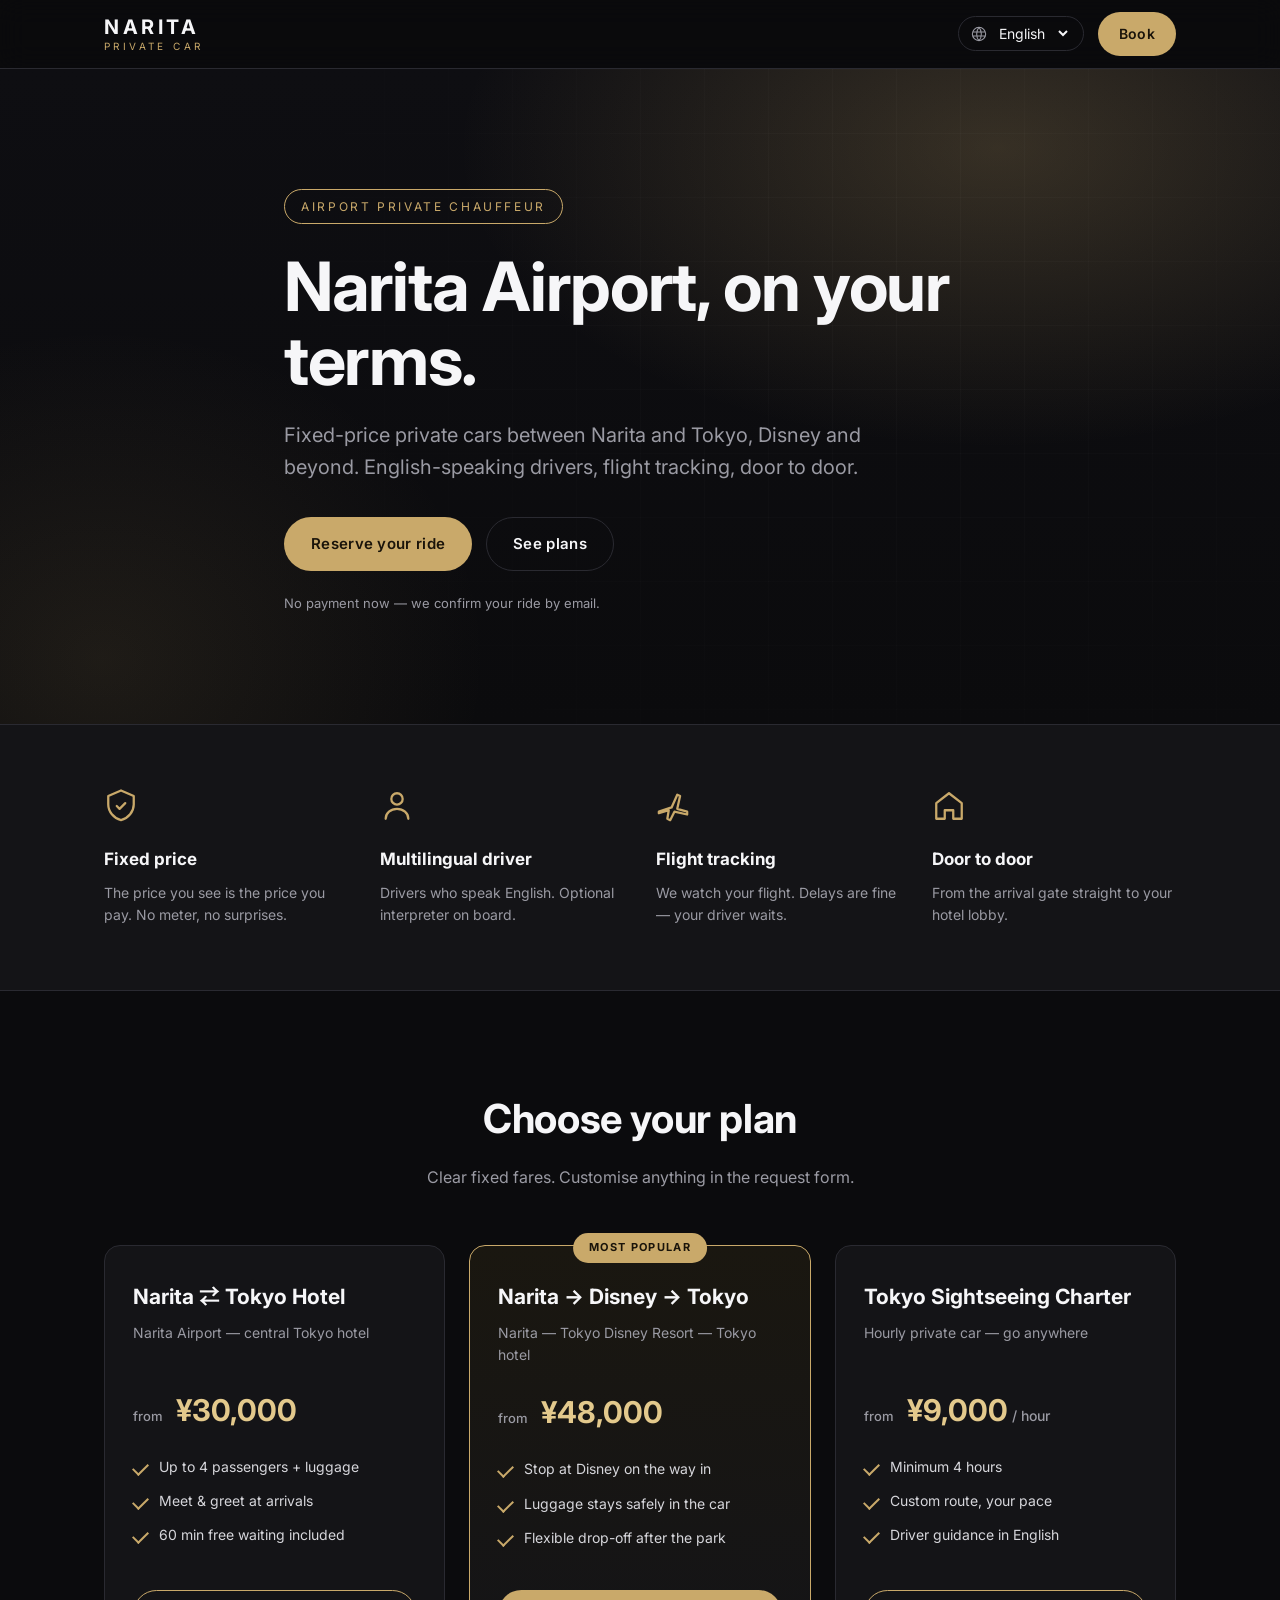
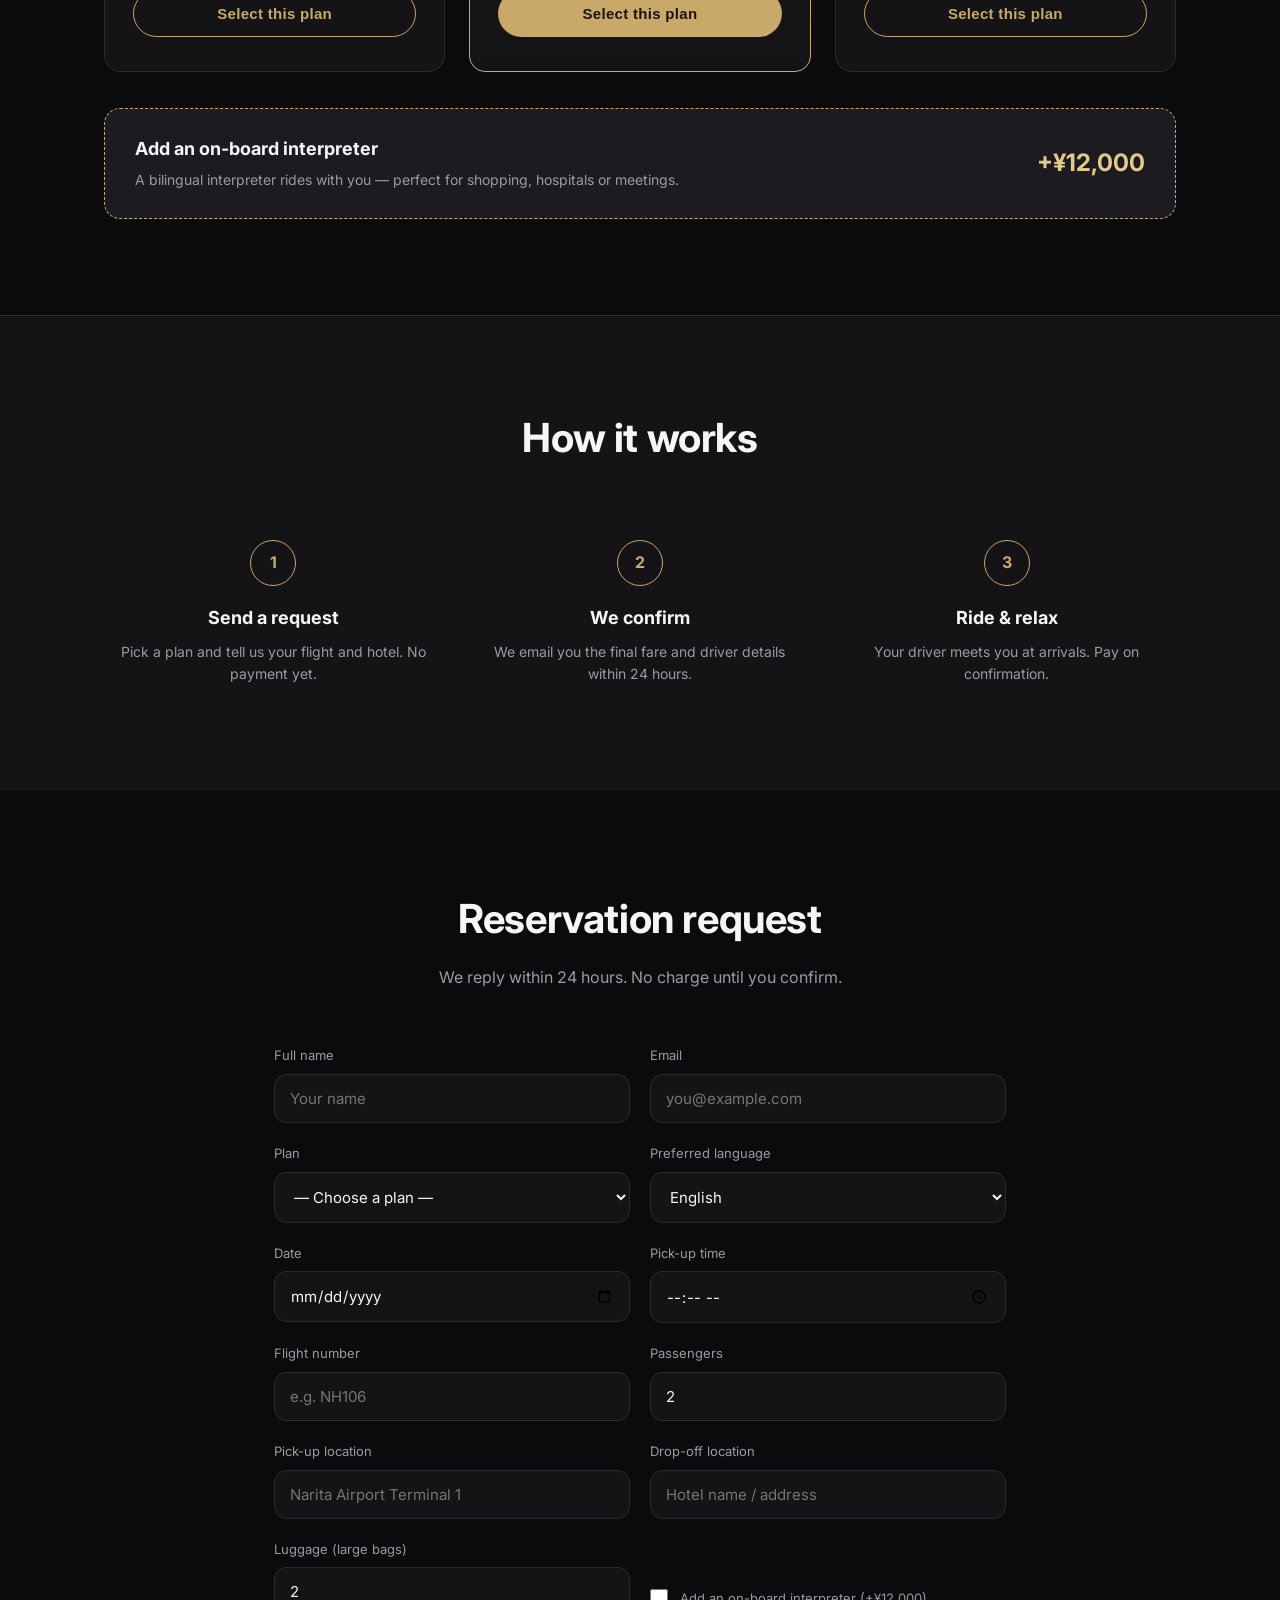
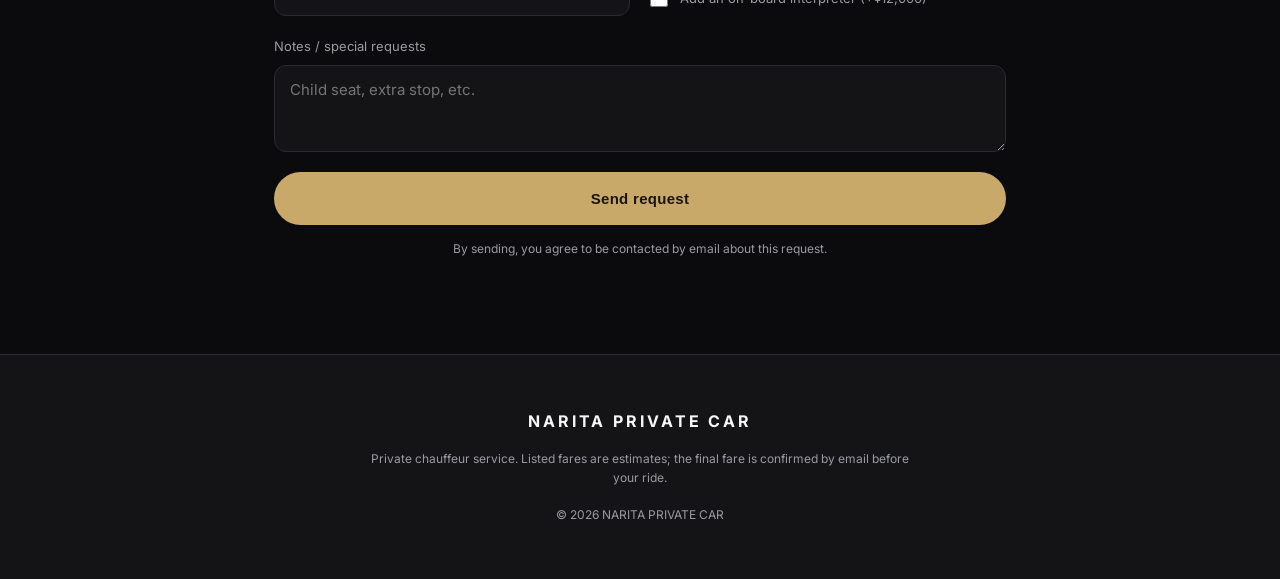
==== index.html @ ea56bd57 "MVP: 多言語予約サイト初版（復元ポイント）" ====
<!DOCTYPE html>
<html lang="en">
<head>
<meta charset="UTF-8">
<meta name="viewport" content="width=device-width, initial-scale=1">
<title data-i18n="meta.title">Narita Private Car — Airport Chauffeur</title>
<meta name="description" data-i18n-meta="meta.desc" content="Private airport chauffeur from Narita. Fixed-price rides to Tokyo, Disney and more. Multilingual drivers.">
<link rel="preconnect" href="https://fonts.googleapis.com">
<link rel="preconnect" href="https://fonts.gstatic.com" crossorigin>
<link href="https://fonts.googleapis.com/css2?family=Inter:wght@400;500;600;700&family=Noto+Sans+JP:wght@400;500;700&display=swap" rel="stylesheet">
<link rel="stylesheet" href="css/style.css">
</head>
<body>

<!-- ===== ヘッダー（ブランド＋言語切替＋予約ボタン） ===== -->
<header class="site-header" id="siteHeader">
  <div class="wrap header-inner">
    <a href="#top" class="brand">
      <span class="brand-mark">NARITA</span>
      <span class="brand-sub" data-i18n="brand.tag">PRIVATE&nbsp;CAR</span>
    </a>
    <div class="header-right">
      <div class="lang-select">
        <svg viewBox="0 0 24 24" class="ic" aria-hidden="true"><path d="M12 2a10 10 0 100 20 10 10 0 000-20zm0 0c2.5 2.5 3.5 6 3.5 10S14.5 19.5 12 22M12 2C9.5 4.5 8.5 8 8.5 12S9.5 19.5 12 22M2.5 9h19M2.5 15h19"/></svg>
        <select id="langSelect" aria-label="Language">
          <option value="en">English</option>
          <option value="zh-CN">简体中文</option>
          <option value="zh-TW">繁體中文</option>
          <option value="ko">한국어</option>
          <option value="ja">日本語</option>
        </select>
      </div>
      <a href="#book" class="btn btn-gold btn-sm" data-i18n="nav.book">Book</a>
    </div>
  </div>
</header>

<!-- ===== ヒーロー ===== -->
<section class="hero" id="top">
  <div class="hero-bg" aria-hidden="true"></div>
  <div class="wrap hero-inner">
    <span class="badge" data-i18n="hero.badge">Airport Private Chauffeur</span>
    <h1 class="hero-title" data-i18n="hero.title">Narita Airport, on your terms.</h1>
    <p class="hero-sub" data-i18n="hero.sub">Fixed-price private cars between Narita and Tokyo, Disney and beyond. English-speaking drivers, flight tracking, door to door.</p>
    <div class="hero-cta">
      <a href="#book" class="btn btn-gold" data-i18n="hero.cta">Reserve your ride</a>
      <a href="#plans" class="btn btn-ghost" data-i18n="hero.plans">See plans</a>
    </div>
    <p class="hero-note" data-i18n="hero.note">No payment now — we confirm your ride by email.</p>
  </div>
</section>

<!-- ===== 安心ポイント ===== -->
<section class="trust">
  <div class="wrap trust-grid">
    <div class="trust-item">
      <svg viewBox="0 0 24 24" class="ic-lg"><path d="M12 1l9 4v6c0 5-3.8 9.7-9 11-5.2-1.3-9-6-9-11V5l9-4z"/><path d="M9 12l2 2 4-4"/></svg>
      <h3 data-i18n="trust.fixed">Fixed price</h3>
      <p data-i18n="trust.fixedD">The price you see is the price you pay. No meter, no surprises.</p>
    </div>
    <div class="trust-item">
      <svg viewBox="0 0 24 24" class="ic-lg"><path d="M12 3a4 4 0 110 8 4 4 0 010-8z"/><path d="M4 21c0-4 3.6-7 8-7s8 3 8 7"/></svg>
      <h3 data-i18n="trust.lang">Multilingual driver</h3>
      <p data-i18n="trust.langD">Drivers who speak English. Optional interpreter on board.</p>
    </div>
    <div class="trust-item">
      <svg viewBox="0 0 24 24" class="ic-lg"><path d="M2 16l9-3 4-9 2 1-2 9 7 2v2l-9-2-3 6-2-1 1-6-7 2z"/></svg>
      <h3 data-i18n="trust.flight">Flight tracking</h3>
      <p data-i18n="trust.flightD">We watch your flight. Delays are fine — your driver waits.</p>
    </div>
    <div class="trust-item">
      <svg viewBox="0 0 24 24" class="ic-lg"><path d="M3 21V10l9-7 9 7v11h-6v-6H9v6z"/></svg>
      <h3 data-i18n="trust.door">Door to door</h3>
      <p data-i18n="trust.doorD">From the arrival gate straight to your hotel lobby.</p>
    </div>
  </div>
</section>

<!-- ===== プラン ===== -->
<section class="plans" id="plans">
  <div class="wrap">
    <header class="sec-head">
      <h2 data-i18n="plans.title">Choose your plan</h2>
      <p data-i18n="plans.sub">Clear fixed fares. Customise anything in the request form.</p>
    </header>

    <div class="plan-grid">
      <!-- プラン1 -->
      <article class="plan-card">
        <h3 class="plan-name" data-i18n="plan1.name">Narita ⇄ Tokyo Hotel</h3>
        <p class="plan-route" data-i18n="plan1.route">Narita Airport — central Tokyo hotel</p>
        <div class="plan-price"><span class="from" data-i18n="plan.from">from</span> ¥30,000</div>
        <ul class="plan-feat">
          <li data-i18n="plan1.f1">Up to 4 passengers + luggage</li>
          <li data-i18n="plan1.f2">Meet & greet at arrivals</li>
          <li data-i18n="plan1.f3">60 min free waiting included</li>
        </ul>
        <button class="btn btn-outline plan-pick" data-plan="narita-tokyo" data-i18n="plan.select">Select this plan</button>
      </article>

      <!-- プラン2（人気） -->
      <article class="plan-card featured">
        <span class="ribbon" data-i18n="plan.popular">Most popular</span>
        <h3 class="plan-name" data-i18n="plan2.name">Narita → Disney → Tokyo</h3>
        <p class="plan-route" data-i18n="plan2.route">Narita — Tokyo Disney Resort — Tokyo hotel</p>
        <div class="plan-price"><span class="from" data-i18n="plan.from">from</span> ¥48,000</div>
        <ul class="plan-feat">
          <li data-i18n="plan2.f1">Stop at Disney on the way in</li>
          <li data-i18n="plan2.f2">Luggage stays safely in the car</li>
          <li data-i18n="plan2.f3">Flexible drop-off after the park</li>
        </ul>
        <button class="btn btn-gold plan-pick" data-plan="narita-disney-tokyo" data-i18n="plan.select">Select this plan</button>
      </article>

      <!-- プラン3 -->
      <article class="plan-card">
        <h3 class="plan-name" data-i18n="plan3.name">Tokyo Sightseeing Charter</h3>
        <p class="plan-route" data-i18n="plan3.route">Hourly private car — go anywhere</p>
        <div class="plan-price"><span class="from" data-i18n="plan.from">from</span> ¥9,000<span class="per" data-i18n="plan.perHour"> / hour</span></div>
        <ul class="plan-feat">
          <li data-i18n="plan3.f1">Minimum 4 hours</li>
          <li data-i18n="plan3.f2">Custom route, your pace</li>
          <li data-i18n="plan3.f3">Driver guidance in English</li>
        </ul>
        <button class="btn btn-outline plan-pick" data-plan="tokyo-charter" data-i18n="plan.select">Select this plan</button>
      </article>
    </div>

    <!-- 通訳オプション帯 -->
    <div class="addon">
      <div class="addon-text">
        <h3 data-i18n="addon.title">Add an on-board interpreter</h3>
        <p data-i18n="addon.desc">A bilingual interpreter rides with you — perfect for shopping, hospitals or meetings.</p>
      </div>
      <div class="addon-price">+¥12,000</div>
    </div>
  </div>
</section>

<!-- ===== 利用の流れ ===== -->
<section class="howit">
  <div class="wrap">
    <header class="sec-head">
      <h2 data-i18n="how.title">How it works</h2>
    </header>
    <div class="step-grid">
      <div class="step"><span class="step-no">1</span><h3 data-i18n="how.s1t">Send a request</h3><p data-i18n="how.s1d">Pick a plan and tell us your flight and hotel. No payment yet.</p></div>
      <div class="step"><span class="step-no">2</span><h3 data-i18n="how.s2t">We confirm</h3><p data-i18n="how.s2d">We email you the final fare and driver details within 24 hours.</p></div>
      <div class="step"><span class="step-no">3</span><h3 data-i18n="how.s3t">Ride & relax</h3><p data-i18n="how.s3d">Your driver meets you at arrivals. Pay on confirmation.</p></div>
    </div>
  </div>
</section>

<!-- ===== 予約リクエストフォーム ===== -->
<section class="book" id="book">
  <div class="wrap book-inner">
    <header class="sec-head">
      <h2 data-i18n="form.title">Reservation request</h2>
      <p data-i18n="form.sub">We reply within 24 hours. No charge until you confirm.</p>
    </header>

    <form id="bookingForm" class="form-grid" novalidate>
      <div class="field">
        <label data-i18n="form.name">Full name</label>
        <input type="text" name="name" data-i18n-ph="ph.name" placeholder="Your name" required>
      </div>
      <div class="field">
        <label data-i18n="form.email">Email</label>
        <input type="email" name="email" data-i18n-ph="ph.email" placeholder="you@example.com" required>
      </div>

      <div class="field">
        <label data-i18n="form.plan">Plan</label>
        <select name="plan" required>
          <option value="" data-i18n="opt.choose">— Choose a plan —</option>
          <option value="narita-tokyo" data-i18n="plan1.name">Narita ⇄ Tokyo Hotel</option>
          <option value="narita-disney-tokyo" data-i18n="plan2.name">Narita → Disney → Tokyo</option>
          <option value="tokyo-charter" data-i18n="plan3.name">Tokyo Sightseeing Charter</option>
        </select>
      </div>
      <div class="field">
        <label data-i18n="form.lang">Preferred language</label>
        <select name="language">
          <option value="English">English</option>
          <option value="简体中文">简体中文</option>
          <option value="繁體中文">繁體中文</option>
          <option value="한국어">한국어</option>
          <option value="日本語">日本語</option>
        </select>
      </div>

      <div class="field">
        <label data-i18n="form.date">Date</label>
        <input type="date" name="date" required>
      </div>
      <div class="field">
        <label data-i18n="form.time">Pick-up time</label>
        <input type="time" name="time" required>
      </div>

      <div class="field">
        <label data-i18n="form.flight">Flight number</label>
        <input type="text" name="flight" data-i18n-ph="ph.flight" placeholder="e.g. NH106">
      </div>
      <div class="field">
        <label data-i18n="form.pax">Passengers</label>
        <input type="number" name="pax" min="1" max="9" value="2" required>
      </div>

      <div class="field">
        <label data-i18n="form.pickup">Pick-up location</label>
        <input type="text" name="pickup" data-i18n-ph="ph.pickup" placeholder="Narita Airport Terminal 1">
      </div>
      <div class="field">
        <label data-i18n="form.dropoff">Drop-off location</label>
        <input type="text" name="dropoff" data-i18n-ph="ph.dropoff" placeholder="Hotel name / address">
      </div>

      <div class="field">
        <label data-i18n="form.luggage">Luggage (large bags)</label>
        <input type="number" name="luggage" min="0" max="20" value="2">
      </div>
      <div class="field check-field">
        <label class="check">
          <input type="checkbox" name="interpreter" value="Yes">
          <span data-i18n="form.interpreter">Add an on-board interpreter (+¥12,000)</span>
        </label>
      </div>

      <div class="field field-full">
        <label data-i18n="form.notes">Notes / special requests</label>
        <textarea name="notes" rows="3" data-i18n-ph="ph.notes" placeholder="Child seat, extra stop, etc."></textarea>
      </div>

      <div class="field field-full">
        <button type="submit" class="btn btn-gold btn-block" id="submitBtn" data-i18n="form.submit">Send request</button>
        <p class="form-privacy" data-i18n="form.privacy">By sending, you agree to be contacted by email about this request.</p>
      </div>
    </form>
  </div>
</section>

<!-- ===== フッター ===== -->
<footer class="site-footer">
  <div class="wrap">
    <p class="foot-brand">NARITA PRIVATE CAR</p>
    <p class="foot-legal" data-i18n="footer.legal">Private chauffeur service. Listed fares are estimates; the final fare is confirmed by email before your ride.</p>
    <p class="foot-rights">© 2026 NARITA PRIVATE CAR</p>
  </div>
</footer>

<!-- 送信完了モーダル -->
<div class="modal" id="thanksModal" hidden>
  <div class="modal-box">
    <svg viewBox="0 0 24 24" class="ic-check"><circle cx="12" cy="12" r="11"/><path d="M7 12l3.5 3.5L17 9"/></svg>
    <h3 data-i18n="thx.title">Request received</h3>
    <p data-i18n="thx.body">Thank you. We will email you the confirmed fare and driver details within 24 hours.</p>
    <button class="btn btn-gold" id="thanksClose" data-i18n="thx.close">Close</button>
  </div>
</div>

<!-- Googleフォーム送信用の隠しiframe（ページ遷移を防ぐ） -->
<iframe name="gform_target" id="gform_target" style="display:none" title="hidden"></iframe>

<script src="js/translations.js"></script>
<script src="js/i18n.js"></script>
<script src="js/booking.js"></script>
</body>
</html>
---- css/style.css ----
/* =========================================================
   NARITA PRIVATE CAR — GO風プレミアム・ダークデザイン
   素のCSSのみ（ビルド不要）。色やサイズはここを編集すれば変わります。
   ========================================================= */

:root{
  --bg:#0b0b0d;
  --surface:#141417;
  --surface-2:#1b1b20;
  --line:#2a2a31;
  --text:#f6f6f8;
  --muted:#9a9aa3;
  --gold:#c9a96a;
  --gold-bright:#e3c98c;
  --radius:16px;
  --maxw:1120px;
  --font:'Inter','Noto Sans JP',system-ui,-apple-system,'Segoe UI',sans-serif;
}

*{box-sizing:border-box;margin:0;padding:0}
html{scroll-behavior:smooth}
body{
  background:var(--bg);
  color:var(--text);
  font-family:var(--font);
  line-height:1.6;
  -webkit-font-smoothing:antialiased;
}
img{max-width:100%;display:block}
a{color:inherit;text-decoration:none}
.wrap{max-width:var(--maxw);margin:0 auto;padding:0 24px}

/* ---------- ボタン ---------- */
.btn{
  display:inline-flex;align-items:center;justify-content:center;
  font-weight:600;font-size:15px;letter-spacing:.02em;
  padding:14px 26px;border-radius:999px;border:1px solid transparent;
  cursor:pointer;transition:transform .15s ease,background .2s ease,opacity .2s ease;
}
.btn:hover{transform:translateY(-2px)}
.btn-gold{background:var(--gold);color:#1a140a}
.btn-gold:hover{background:var(--gold-bright)}
.btn-ghost{background:transparent;border-color:var(--line);color:var(--text)}
.btn-ghost:hover{border-color:var(--gold)}
.btn-outline{background:transparent;border-color:var(--gold);color:var(--gold)}
.btn-outline:hover{background:var(--gold);color:#1a140a}
.btn-sm{padding:10px 20px;font-size:14px}
.btn-block{width:100%;padding:17px}

/* ---------- ヘッダー ---------- */
.site-header{
  position:sticky;top:0;z-index:50;
  background:rgba(11,11,13,.72);backdrop-filter:blur(14px);
  border-bottom:1px solid var(--line);
}
.header-inner{display:flex;align-items:center;justify-content:space-between;height:68px}
.brand{display:flex;flex-direction:column;line-height:1}
.brand-mark{font-weight:700;font-size:20px;letter-spacing:.18em}
.brand-sub{font-size:10px;letter-spacing:.34em;color:var(--gold);margin-top:4px}
.header-right{display:flex;align-items:center;gap:14px}
.lang-select{display:flex;align-items:center;gap:8px;border:1px solid var(--line);border-radius:999px;padding:7px 12px}
.lang-select .ic{width:16px;height:16px;stroke:var(--muted);fill:none;stroke-width:1.6}
#langSelect{
  background:transparent;border:0;color:var(--text);font-family:var(--font);
  font-size:14px;cursor:pointer;outline:none;
}
#langSelect option{background:var(--surface);color:var(--text)}

/* ---------- ヒーロー ---------- */
.hero{position:relative;overflow:hidden;padding:120px 0 110px}
.hero-bg{
  position:absolute;inset:0;z-index:0;
  background:
    radial-gradient(900px 500px at 78% 12%,rgba(201,169,106,.22),transparent 60%),
    radial-gradient(700px 600px at 8% 90%,rgba(201,169,106,.10),transparent 55%),
    linear-gradient(180deg,#0e0e12 0%,#0b0b0d 100%);
}
.hero-bg::after{
  content:"";position:absolute;inset:0;
  background-image:linear-gradient(rgba(255,255,255,.025) 1px,transparent 1px),
                   linear-gradient(90deg,rgba(255,255,255,.025) 1px,transparent 1px);
  background-size:64px 64px;mask-image:radial-gradient(circle at 70% 30%,#000,transparent 75%);
}
.hero-inner{position:relative;z-index:1;max-width:760px}
.badge{
  display:inline-block;font-size:12px;letter-spacing:.22em;text-transform:uppercase;
  color:var(--gold);border:1px solid var(--gold);border-radius:999px;padding:7px 16px;margin-bottom:26px;
}
.hero-title{font-size:clamp(38px,6vw,68px);line-height:1.08;font-weight:700;letter-spacing:-.02em}
.hero-sub{font-size:clamp(16px,2vw,20px);color:var(--muted);margin:22px 0 34px;max-width:580px}
.hero-cta{display:flex;gap:14px;flex-wrap:wrap}
.hero-note{margin-top:22px;font-size:13px;color:var(--muted)}

/* ---------- 共通セクション見出し ---------- */
.sec-head{text-align:center;max-width:620px;margin:0 auto 54px}
.sec-head h2{font-size:clamp(28px,4vw,40px);font-weight:700;letter-spacing:-.01em}
.sec-head p{color:var(--muted);margin-top:14px}

/* ---------- 安心ポイント ---------- */
.trust{border-top:1px solid var(--line);border-bottom:1px solid var(--line);background:var(--surface);padding:64px 0}
.trust-grid{display:grid;grid-template-columns:repeat(4,1fr);gap:32px}
.trust-item .ic-lg{width:34px;height:34px;stroke:var(--gold);fill:none;stroke-width:1.6;stroke-linecap:round;stroke-linejoin:round;margin-bottom:16px}
.trust-item h3{font-size:17px;margin-bottom:8px}
.trust-item p{font-size:14px;color:var(--muted)}

/* ---------- プラン ---------- */
.plans{padding:96px 0}
.plan-grid{display:grid;grid-template-columns:repeat(3,1fr);gap:24px}
.plan-card{
  position:relative;background:var(--surface);border:1px solid var(--line);
  border-radius:var(--radius);padding:34px 28px;display:flex;flex-direction:column;
  transition:transform .2s ease,border-color .2s ease;
}
.plan-card:hover{transform:translateY(-6px);border-color:var(--gold)}
.plan-card.featured{border-color:var(--gold);background:linear-gradient(180deg,#1a1710,var(--surface))}
.ribbon{
  position:absolute;top:-13px;left:50%;transform:translateX(-50%);
  background:var(--gold);color:#1a140a;font-size:11px;font-weight:700;
  letter-spacing:.12em;text-transform:uppercase;padding:6px 16px;border-radius:999px;white-space:nowrap;
}
.plan-name{font-size:21px;font-weight:700}
.plan-route{font-size:14px;color:var(--muted);margin:8px 0 22px;min-height:42px}
.plan-price{font-size:30px;font-weight:700;color:var(--gold-bright);margin-bottom:22px}
.plan-price .from{font-size:13px;color:var(--muted);font-weight:500;margin-right:6px}
.plan-price .per{font-size:14px;color:var(--muted);font-weight:500}
.plan-feat{list-style:none;margin-bottom:28px;flex:1}
.plan-feat li{position:relative;padding-left:26px;font-size:14px;color:#d6d6db;margin-bottom:12px}
.plan-feat li::before{
  content:"";position:absolute;left:0;top:7px;width:13px;height:7px;
  border-left:2px solid var(--gold);border-bottom:2px solid var(--gold);transform:rotate(-45deg);
}

/* 通訳オプション帯 */
.addon{
  margin-top:36px;display:flex;align-items:center;justify-content:space-between;gap:24px;
  background:var(--surface-2);border:1px dashed var(--gold);border-radius:var(--radius);padding:26px 30px;
}
.addon-text h3{font-size:18px}
.addon-text p{font-size:14px;color:var(--muted);margin-top:6px}
.addon-price{font-size:24px;font-weight:700;color:var(--gold-bright);white-space:nowrap}

/* ---------- 利用の流れ ---------- */
.howit{background:var(--surface);border-top:1px solid var(--line);padding:90px 0}
.step-grid{display:grid;grid-template-columns:repeat(3,1fr);gap:28px}
.step{text-align:center;padding:16px}
.step-no{
  display:inline-flex;align-items:center;justify-content:center;width:46px;height:46px;
  border:1px solid var(--gold);color:var(--gold);border-radius:50%;font-weight:700;margin-bottom:18px;
}
.step h3{font-size:18px;margin-bottom:8px}
.step p{font-size:14px;color:var(--muted)}

/* ---------- 予約フォーム ---------- */
.book{padding:96px 0}
.book-inner{max-width:780px;margin:0 auto}
.form-grid{display:grid;grid-template-columns:1fr 1fr;gap:20px}
.field{display:flex;flex-direction:column}
.field-full{grid-column:1/-1}
.field label{font-size:13px;color:var(--muted);margin-bottom:8px}
.field input,.field select,.field textarea{
  background:var(--surface);border:1px solid var(--line);border-radius:12px;
  color:var(--text);font-family:var(--font);font-size:15px;padding:14px 15px;outline:none;
  transition:border-color .15s ease;width:100%;
}
.field input:focus,.field select:focus,.field textarea:focus{border-color:var(--gold)}
.field input.invalid,.field select.invalid{border-color:#e2675f}
.field select option{background:var(--surface)}
.check-field{justify-content:flex-end}
.check{flex-direction:row;display:flex;align-items:center;gap:12px;font-size:14px;color:#d6d6db;cursor:pointer}
.check input{width:18px;height:18px;accent-color:var(--gold)}
.form-privacy{font-size:12px;color:var(--muted);text-align:center;margin-top:14px}

/* ---------- フッター ---------- */
.site-footer{border-top:1px solid var(--line);background:var(--surface);padding:54px 0;text-align:center}
.foot-brand{font-weight:700;letter-spacing:.18em}
.foot-legal{font-size:12px;color:var(--muted);max-width:560px;margin:14px auto 0}
.foot-rights{font-size:12px;color:var(--muted);margin-top:18px}

/* ---------- 送信完了モーダル ---------- */
.modal{position:fixed;inset:0;z-index:100;display:flex;align-items:center;justify-content:center;
  background:rgba(0,0,0,.72);backdrop-filter:blur(4px);padding:24px}
.modal[hidden]{display:none}
.modal-box{
  background:var(--surface);border:1px solid var(--gold);border-radius:20px;
  padding:46px 38px;max-width:420px;text-align:center;animation:pop .25s ease;
}
@keyframes pop{from{transform:scale(.92);opacity:0}to{transform:scale(1);opacity:1}}
.ic-check{width:58px;height:58px;stroke:var(--gold);fill:none;stroke-width:1.8;stroke-linecap:round;stroke-linejoin:round;margin-bottom:20px}
.modal-box h3{font-size:22px;margin-bottom:12px}
.modal-box p{color:var(--muted);font-size:15px;margin-bottom:26px}

/* ---------- レスポンシブ（スマホ） ---------- */
@media(max-width:900px){
  .trust-grid{grid-template-columns:1fr 1fr}
  .plan-grid{grid-template-columns:1fr;max-width:420px;margin:0 auto}
  .step-grid{grid-template-columns:1fr}
}
@media(max-width:620px){
  .hero{padding:84px 0 76px}
  .trust-grid{grid-template-columns:1fr}
  .form-grid{grid-template-columns:1fr}
  .addon{flex-direction:column;align-items:flex-start}
  .brand-sub{letter-spacing:.28em}
  .header-right{gap:8px}
  .wrap{padding:0 18px}
}
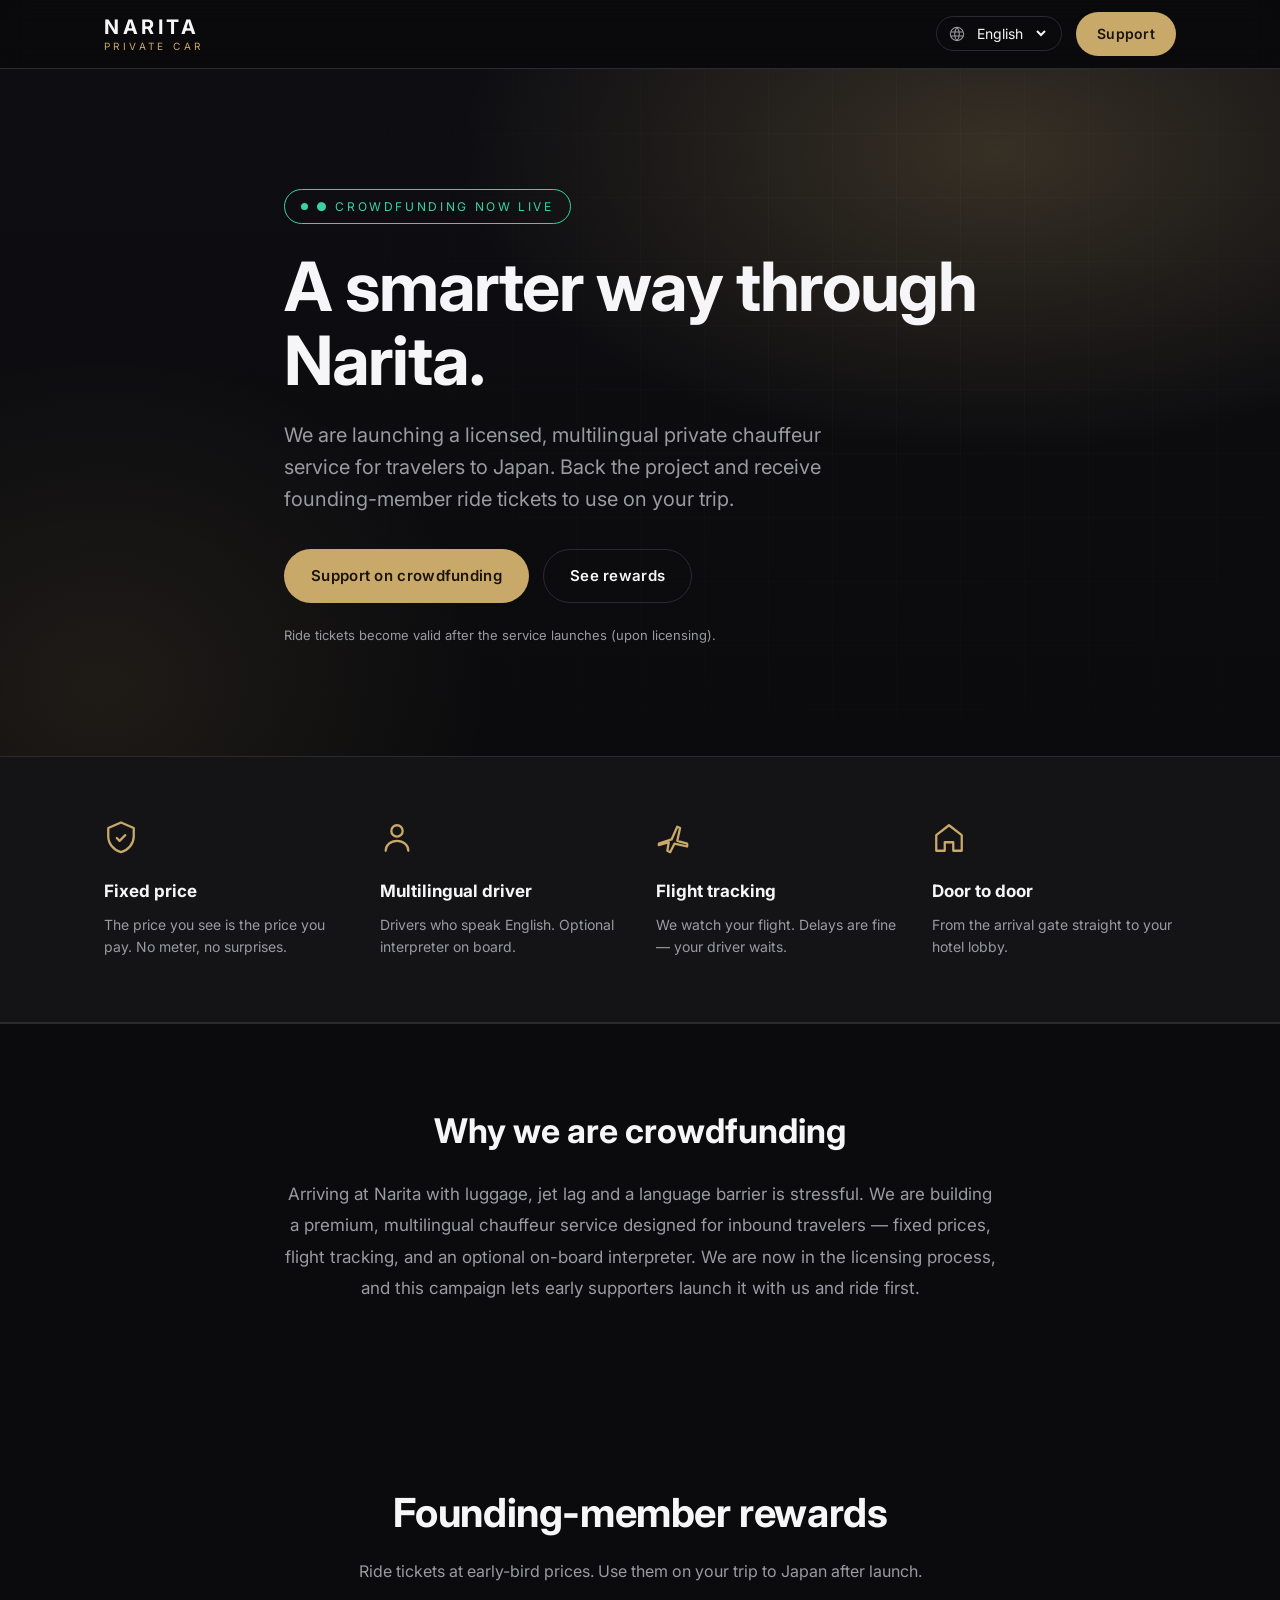
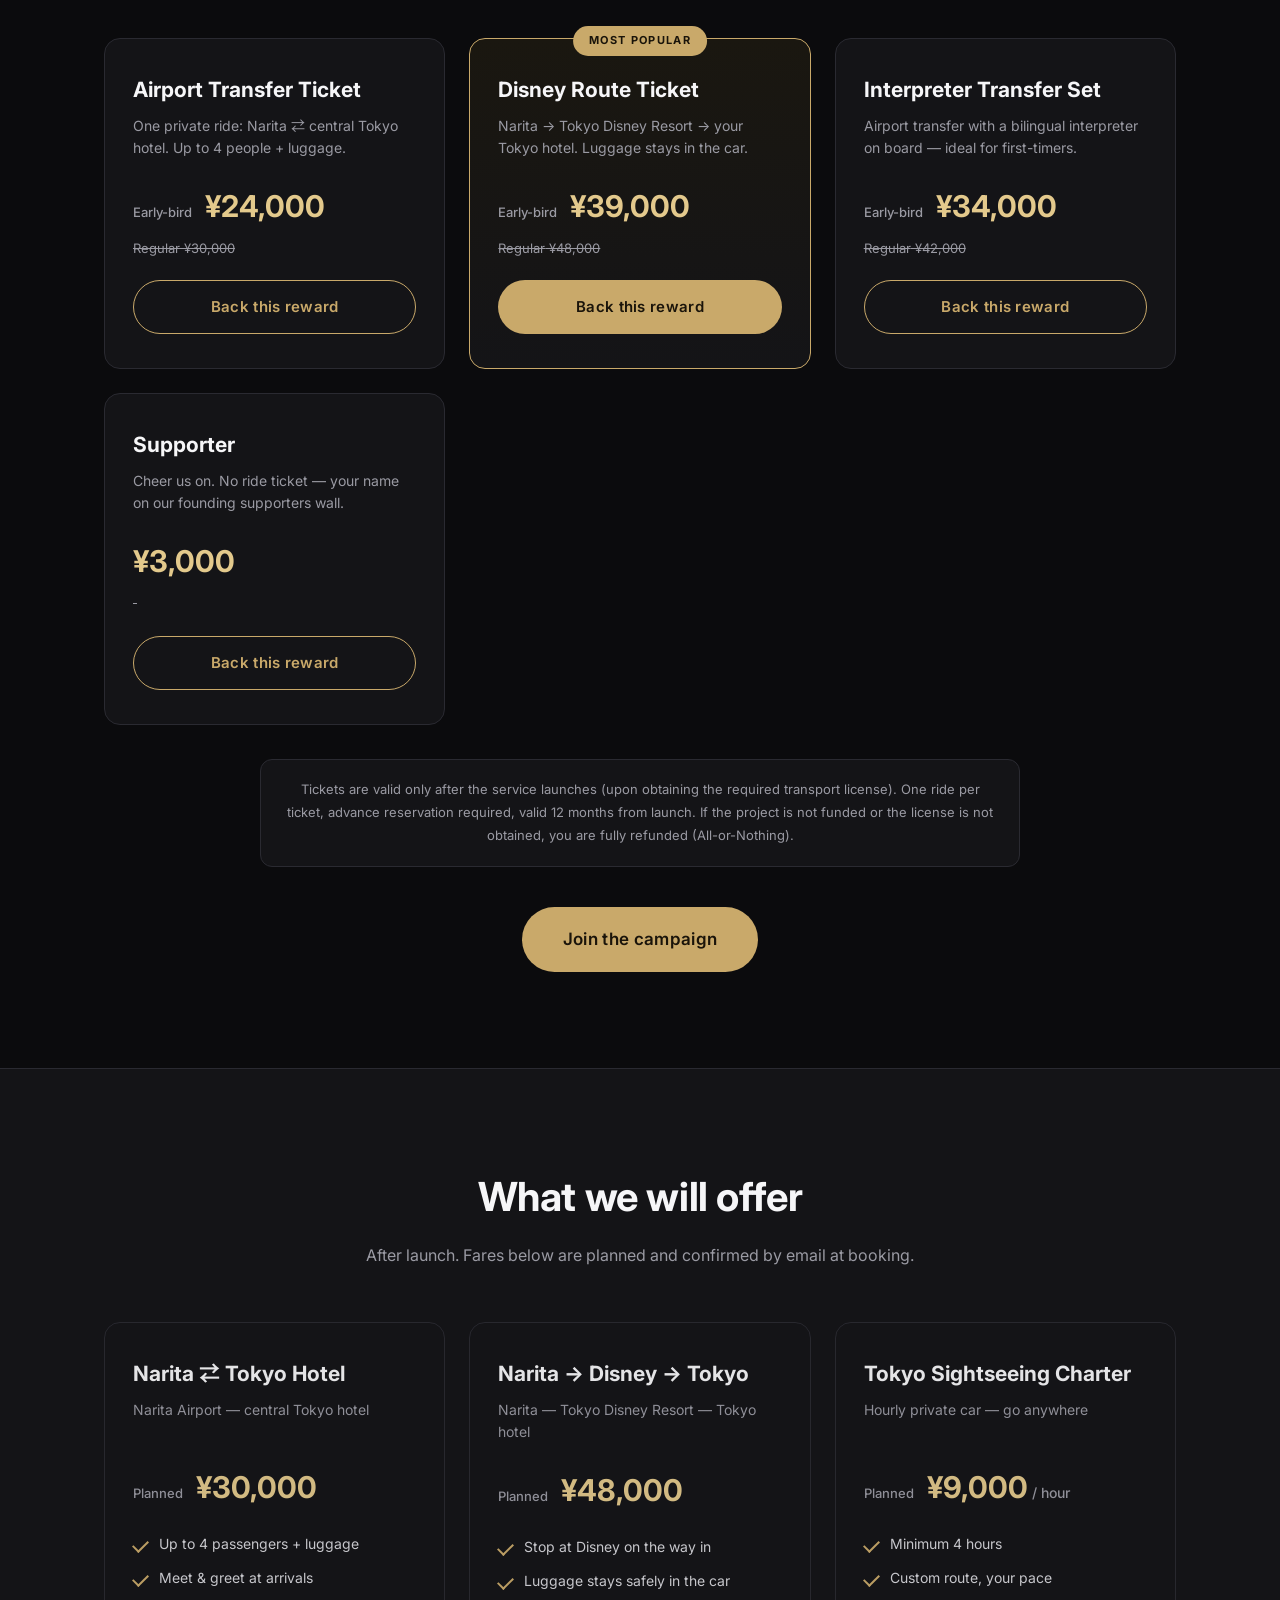
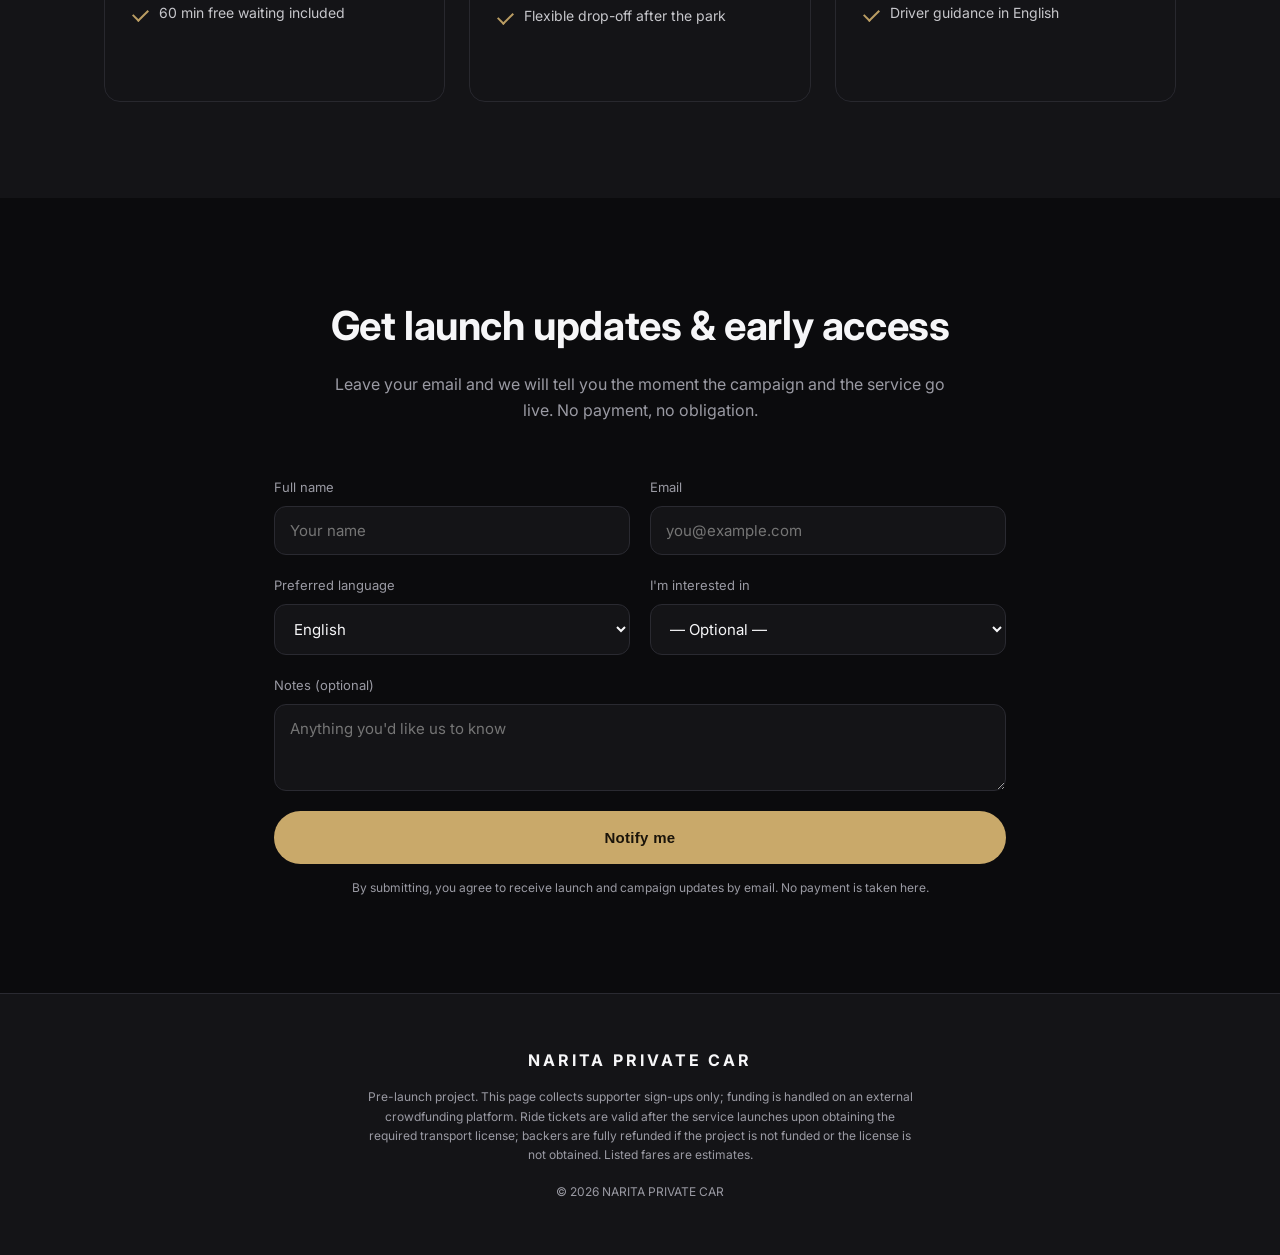
==== commit f3072a9c: "クラウドファンディングLPに改修（5言語・応援登録・返礼チケット・法的注記）" ====
--- a/index.html
+++ b/index.html
@@ -3,8 +3,8 @@
 <head>
 <meta charset="UTF-8">
 <meta name="viewport" content="width=device-width, initial-scale=1">
-<title data-i18n="meta.title">Narita Private Car — Airport Chauffeur</title>
-<meta name="description" data-i18n-meta="meta.desc" content="Private airport chauffeur from Narita. Fixed-price rides to Tokyo, Disney and more. Multilingual drivers.">
+<title data-i18n="meta.title">Narita Private Car — Crowdfunding</title>
+<meta name="description" data-i18n-meta="meta.desc" content="Help launch a multilingual private chauffeur service at Narita. Back us and get founding-member ride tickets to use on your trip to Japan.">
 <link rel="preconnect" href="https://fonts.googleapis.com">
 <link rel="preconnect" href="https://fonts.gstatic.com" crossorigin>
 <link href="https://fonts.googleapis.com/css2?family=Inter:wght@400;500;600;700&family=Noto+Sans+JP:wght@400;500;700&display=swap" rel="stylesheet">
@@ -12,7 +12,7 @@
 </head>
 <body>
 
-<!-- ===== ヘッダー（ブランド＋言語切替＋予約ボタン） ===== -->
+<!-- ===== ヘッダー ===== -->
 <header class="site-header" id="siteHeader">
   <div class="wrap header-inner">
     <a href="#top" class="brand">
@@ -30,7 +30,7 @@
           <option value="ja">日本語</option>
         </select>
       </div>
-      <a href="#book" class="btn btn-gold btn-sm" data-i18n="nav.book">Book</a>
+      <a href="#rewards" class="btn btn-gold btn-sm cf-link" data-i18n="nav.support">Support</a>
     </div>
   </div>
 </header>
@@ -39,18 +39,18 @@
 <section class="hero" id="top">
   <div class="hero-bg" aria-hidden="true"></div>
   <div class="wrap hero-inner">
-    <span class="badge" data-i18n="hero.badge">Airport Private Chauffeur</span>
-    <h1 class="hero-title" data-i18n="hero.title">Narita Airport, on your terms.</h1>
-    <p class="hero-sub" data-i18n="hero.sub">Fixed-price private cars between Narita and Tokyo, Disney and beyond. English-speaking drivers, flight tracking, door to door.</p>
+    <span class="badge badge-live" data-i18n="hero.badge">● Crowdfunding now live</span>
+    <h1 class="hero-title" data-i18n="hero.title">A smarter way through Narita.</h1>
+    <p class="hero-sub" data-i18n="hero.sub">We are launching a licensed, multilingual private chauffeur service for travelers to Japan. Back the project and receive founding-member ride tickets to use on your trip.</p>
     <div class="hero-cta">
-      <a href="#book" class="btn btn-gold" data-i18n="hero.cta">Reserve your ride</a>
-      <a href="#plans" class="btn btn-ghost" data-i18n="hero.plans">See plans</a>
-    </div>
-    <p class="hero-note" data-i18n="hero.note">No payment now — we confirm your ride by email.</p>
-  </div>
-</section>
-
-<!-- ===== 安心ポイント ===== -->
+      <a href="#rewards" class="btn btn-gold cf-link" data-i18n="hero.cta">Support on crowdfunding</a>
+      <a href="#rewards" class="btn btn-ghost" data-i18n="hero.rewards">See rewards</a>
+    </div>
+    <p class="hero-note" data-i18n="hero.note">Ride tickets become valid after the service launches (upon licensing).</p>
+  </div>
+</section>
+
+<!-- ===== ビジョン（将来のサービス） ===== -->
 <section class="trust">
   <div class="wrap trust-grid">
     <div class="trust-item">
@@ -76,87 +76,113 @@
   </div>
 </section>
 
-<!-- ===== プラン ===== -->
-<section class="plans" id="plans">
+<!-- ===== ストーリー ===== -->
+<section class="story">
+  <div class="wrap story-inner">
+    <h2 data-i18n="story.title">Why we are crowdfunding</h2>
+    <p data-i18n="story.body">Arriving at Narita with luggage, jet lag and a language barrier is stressful. We are building a premium, multilingual chauffeur service designed for inbound travelers — fixed prices, flight tracking, and an optional on-board interpreter. We are now in the licensing process, and this campaign lets early supporters launch it with us and ride first.</p>
+  </div>
+</section>
+
+<!-- ===== 返礼品（リワード） ===== -->
+<section class="plans" id="rewards">
   <div class="wrap">
     <header class="sec-head">
-      <h2 data-i18n="plans.title">Choose your plan</h2>
-      <p data-i18n="plans.sub">Clear fixed fares. Customise anything in the request form.</p>
+      <h2 data-i18n="rw.title">Founding-member rewards</h2>
+      <p data-i18n="rw.sub">Ride tickets at early-bird prices. Use them on your trip to Japan after launch.</p>
     </header>
 
     <div class="plan-grid">
-      <!-- プラン1 -->
+      <article class="plan-card">
+        <h3 class="plan-name" data-i18n="rw1.name">Airport Transfer Ticket</h3>
+        <p class="plan-route" data-i18n="rw1.desc">One private ride: Narita ⇄ central Tokyo hotel. Up to 4 people + luggage.</p>
+        <div class="plan-price"><span class="from" data-i18n="rw.early">Early-bird</span> ¥24,000</div>
+        <p class="plan-reg"><span data-i18n="rw.reg">Regular</span> ¥30,000</p>
+        <a href="#rewards" class="btn btn-outline cf-link" data-i18n="rw.back">Back this reward</a>
+      </article>
+
+      <article class="plan-card featured">
+        <span class="ribbon" data-i18n="rw.popular">Most popular</span>
+        <h3 class="plan-name" data-i18n="rw2.name">Disney Route Ticket</h3>
+        <p class="plan-route" data-i18n="rw2.desc">Narita → Tokyo Disney Resort → your Tokyo hotel. Luggage stays in the car.</p>
+        <div class="plan-price"><span class="from" data-i18n="rw.early">Early-bird</span> ¥39,000</div>
+        <p class="plan-reg"><span data-i18n="rw.reg">Regular</span> ¥48,000</p>
+        <a href="#rewards" class="btn btn-gold cf-link" data-i18n="rw.back">Back this reward</a>
+      </article>
+
+      <article class="plan-card">
+        <h3 class="plan-name" data-i18n="rw3.name">Interpreter Transfer Set</h3>
+        <p class="plan-route" data-i18n="rw3.desc">Airport transfer with a bilingual interpreter on board — ideal for first-timers.</p>
+        <div class="plan-price"><span class="from" data-i18n="rw.early">Early-bird</span> ¥34,000</div>
+        <p class="plan-reg"><span data-i18n="rw.reg">Regular</span> ¥42,000</p>
+        <a href="#rewards" class="btn btn-outline cf-link" data-i18n="rw.back">Back this reward</a>
+      </article>
+
+      <article class="plan-card">
+        <h3 class="plan-name" data-i18n="rw4.name">Supporter</h3>
+        <p class="plan-route" data-i18n="rw4.desc">Cheer us on. No ride ticket — your name on our founding supporters wall.</p>
+        <div class="plan-price">¥3,000</div>
+        <p class="plan-reg">&nbsp;</p>
+        <a href="#rewards" class="btn btn-outline cf-link" data-i18n="rw.back">Back this reward</a>
+      </article>
+    </div>
+
+    <p class="rw-note" data-i18n="rw.note">Tickets are valid only after the service launches (upon obtaining the required transport license). One ride per ticket, advance reservation required, valid 12 months from launch. If the project is not funded or the license is not obtained, you are fully refunded (All-or-Nothing).</p>
+
+    <div class="cf-banner">
+      <a href="#rewards" class="btn btn-gold btn-lg cf-link" data-i18n="cf.cta">Join the campaign</a>
+    </div>
+  </div>
+</section>
+
+<!-- ===== サービス内容（開業後） ===== -->
+<section class="plans alt" id="service">
+  <div class="wrap">
+    <header class="sec-head">
+      <h2 data-i18n="svc.title">What we will offer</h2>
+      <p data-i18n="svc.sub">After launch. Fares below are planned and confirmed by email at booking.</p>
+    </header>
+    <div class="plan-grid">
       <article class="plan-card">
         <h3 class="plan-name" data-i18n="plan1.name">Narita ⇄ Tokyo Hotel</h3>
         <p class="plan-route" data-i18n="plan1.route">Narita Airport — central Tokyo hotel</p>
-        <div class="plan-price"><span class="from" data-i18n="plan.from">from</span> ¥30,000</div>
+        <div class="plan-price"><span class="from" data-i18n="svc.planned">Planned</span> ¥30,000</div>
         <ul class="plan-feat">
           <li data-i18n="plan1.f1">Up to 4 passengers + luggage</li>
           <li data-i18n="plan1.f2">Meet & greet at arrivals</li>
           <li data-i18n="plan1.f3">60 min free waiting included</li>
         </ul>
-        <button class="btn btn-outline plan-pick" data-plan="narita-tokyo" data-i18n="plan.select">Select this plan</button>
-      </article>
-
-      <!-- プラン2（人気） -->
-      <article class="plan-card featured">
-        <span class="ribbon" data-i18n="plan.popular">Most popular</span>
+      </article>
+      <article class="plan-card">
         <h3 class="plan-name" data-i18n="plan2.name">Narita → Disney → Tokyo</h3>
         <p class="plan-route" data-i18n="plan2.route">Narita — Tokyo Disney Resort — Tokyo hotel</p>
-        <div class="plan-price"><span class="from" data-i18n="plan.from">from</span> ¥48,000</div>
+        <div class="plan-price"><span class="from" data-i18n="svc.planned">Planned</span> ¥48,000</div>
         <ul class="plan-feat">
           <li data-i18n="plan2.f1">Stop at Disney on the way in</li>
           <li data-i18n="plan2.f2">Luggage stays safely in the car</li>
           <li data-i18n="plan2.f3">Flexible drop-off after the park</li>
         </ul>
-        <button class="btn btn-gold plan-pick" data-plan="narita-disney-tokyo" data-i18n="plan.select">Select this plan</button>
-      </article>
-
-      <!-- プラン3 -->
+      </article>
       <article class="plan-card">
         <h3 class="plan-name" data-i18n="plan3.name">Tokyo Sightseeing Charter</h3>
         <p class="plan-route" data-i18n="plan3.route">Hourly private car — go anywhere</p>
-        <div class="plan-price"><span class="from" data-i18n="plan.from">from</span> ¥9,000<span class="per" data-i18n="plan.perHour"> / hour</span></div>
+        <div class="plan-price"><span class="from" data-i18n="svc.planned">Planned</span> ¥9,000<span class="per" data-i18n="plan.perHour"> / hour</span></div>
         <ul class="plan-feat">
           <li data-i18n="plan3.f1">Minimum 4 hours</li>
           <li data-i18n="plan3.f2">Custom route, your pace</li>
           <li data-i18n="plan3.f3">Driver guidance in English</li>
         </ul>
-        <button class="btn btn-outline plan-pick" data-plan="tokyo-charter" data-i18n="plan.select">Select this plan</button>
-      </article>
-    </div>
-
-    <!-- 通訳オプション帯 -->
-    <div class="addon">
-      <div class="addon-text">
-        <h3 data-i18n="addon.title">Add an on-board interpreter</h3>
-        <p data-i18n="addon.desc">A bilingual interpreter rides with you — perfect for shopping, hospitals or meetings.</p>
-      </div>
-      <div class="addon-price">+¥12,000</div>
-    </div>
-  </div>
-</section>
-
-<!-- ===== 利用の流れ ===== -->
-<section class="howit">
-  <div class="wrap">
-    <header class="sec-head">
-      <h2 data-i18n="how.title">How it works</h2>
-    </header>
-    <div class="step-grid">
-      <div class="step"><span class="step-no">1</span><h3 data-i18n="how.s1t">Send a request</h3><p data-i18n="how.s1d">Pick a plan and tell us your flight and hotel. No payment yet.</p></div>
-      <div class="step"><span class="step-no">2</span><h3 data-i18n="how.s2t">We confirm</h3><p data-i18n="how.s2d">We email you the final fare and driver details within 24 hours.</p></div>
-      <div class="step"><span class="step-no">3</span><h3 data-i18n="how.s3t">Ride & relax</h3><p data-i18n="how.s3d">Your driver meets you at arrivals. Pay on confirmation.</p></div>
-    </div>
-  </div>
-</section>
-
-<!-- ===== 予約リクエストフォーム ===== -->
-<section class="book" id="book">
+      </article>
+    </div>
+  </div>
+</section>
+
+<!-- ===== 事前登録（応援・先行案内） ===== -->
+<section class="book" id="register">
   <div class="wrap book-inner">
     <header class="sec-head">
-      <h2 data-i18n="form.title">Reservation request</h2>
-      <p data-i18n="form.sub">We reply within 24 hours. No charge until you confirm.</p>
+      <h2 data-i18n="reg.title">Get launch updates &amp; early access</h2>
+      <p data-i18n="reg.sub">Leave your email and we will tell you the moment the campaign and the service go live. No payment, no obligation.</p>
     </header>
 
     <form id="bookingForm" class="form-grid" novalidate>
@@ -167,16 +193,6 @@
       <div class="field">
         <label data-i18n="form.email">Email</label>
         <input type="email" name="email" data-i18n-ph="ph.email" placeholder="you@example.com" required>
-      </div>
-
-      <div class="field">
-        <label data-i18n="form.plan">Plan</label>
-        <select name="plan" required>
-          <option value="" data-i18n="opt.choose">— Choose a plan —</option>
-          <option value="narita-tokyo" data-i18n="plan1.name">Narita ⇄ Tokyo Hotel</option>
-          <option value="narita-disney-tokyo" data-i18n="plan2.name">Narita → Disney → Tokyo</option>
-          <option value="tokyo-charter" data-i18n="plan3.name">Tokyo Sightseeing Charter</option>
-        </select>
       </div>
       <div class="field">
         <label data-i18n="form.lang">Preferred language</label>
@@ -188,53 +204,23 @@
           <option value="日本語">日本語</option>
         </select>
       </div>
-
-      <div class="field">
-        <label data-i18n="form.date">Date</label>
-        <input type="date" name="date" required>
-      </div>
-      <div class="field">
-        <label data-i18n="form.time">Pick-up time</label>
-        <input type="time" name="time" required>
-      </div>
-
-      <div class="field">
-        <label data-i18n="form.flight">Flight number</label>
-        <input type="text" name="flight" data-i18n-ph="ph.flight" placeholder="e.g. NH106">
-      </div>
-      <div class="field">
-        <label data-i18n="form.pax">Passengers</label>
-        <input type="number" name="pax" min="1" max="9" value="2" required>
-      </div>
-
-      <div class="field">
-        <label data-i18n="form.pickup">Pick-up location</label>
-        <input type="text" name="pickup" data-i18n-ph="ph.pickup" placeholder="Narita Airport Terminal 1">
-      </div>
-      <div class="field">
-        <label data-i18n="form.dropoff">Drop-off location</label>
-        <input type="text" name="dropoff" data-i18n-ph="ph.dropoff" placeholder="Hotel name / address">
-      </div>
-
-      <div class="field">
-        <label data-i18n="form.luggage">Luggage (large bags)</label>
-        <input type="number" name="luggage" min="0" max="20" value="2">
-      </div>
-      <div class="field check-field">
-        <label class="check">
-          <input type="checkbox" name="interpreter" value="Yes">
-          <span data-i18n="form.interpreter">Add an on-board interpreter (+¥12,000)</span>
-        </label>
-      </div>
-
+      <div class="field">
+        <label data-i18n="form.interest">I'm interested in</label>
+        <select name="interest">
+          <option value="" data-i18n="opt.choose">— Optional —</option>
+          <option value="Airport Transfer" data-i18n="rw1.name">Airport Transfer Ticket</option>
+          <option value="Disney Route" data-i18n="rw2.name">Disney Route Ticket</option>
+          <option value="Interpreter Set" data-i18n="rw3.name">Interpreter Transfer Set</option>
+          <option value="Just supporting" data-i18n="rw4.name">Supporter</option>
+        </select>
+      </div>
       <div class="field field-full">
-        <label data-i18n="form.notes">Notes / special requests</label>
-        <textarea name="notes" rows="3" data-i18n-ph="ph.notes" placeholder="Child seat, extra stop, etc."></textarea>
-      </div>
-
+        <label data-i18n="form.notes">Notes (optional)</label>
+        <textarea name="notes" rows="3" data-i18n-ph="ph.notes" placeholder="Anything you'd like us to know"></textarea>
+      </div>
       <div class="field field-full">
-        <button type="submit" class="btn btn-gold btn-block" id="submitBtn" data-i18n="form.submit">Send request</button>
-        <p class="form-privacy" data-i18n="form.privacy">By sending, you agree to be contacted by email about this request.</p>
+        <button type="submit" class="btn btn-gold btn-block" id="submitBtn" data-i18n="form.submit">Notify me</button>
+        <p class="form-privacy" data-i18n="form.privacy">By submitting, you agree to receive launch and campaign updates by email. No payment is taken here.</p>
       </div>
     </form>
   </div>
@@ -244,7 +230,7 @@
 <footer class="site-footer">
   <div class="wrap">
     <p class="foot-brand">NARITA PRIVATE CAR</p>
-    <p class="foot-legal" data-i18n="footer.legal">Private chauffeur service. Listed fares are estimates; the final fare is confirmed by email before your ride.</p>
+    <p class="foot-legal" data-i18n="footer.legal">Pre-launch project. This page collects supporter sign-ups only; funding is handled on an external crowdfunding platform. Ride tickets are valid after the service launches upon obtaining the required transport license; backers are fully refunded if the project is not funded or the license is not obtained. Listed fares are estimates.</p>
     <p class="foot-rights">© 2026 NARITA PRIVATE CAR</p>
   </div>
 </footer>
@@ -253,8 +239,8 @@
 <div class="modal" id="thanksModal" hidden>
   <div class="modal-box">
     <svg viewBox="0 0 24 24" class="ic-check"><circle cx="12" cy="12" r="11"/><path d="M7 12l3.5 3.5L17 9"/></svg>
-    <h3 data-i18n="thx.title">Request received</h3>
-    <p data-i18n="thx.body">Thank you. We will email you the confirmed fare and driver details within 24 hours.</p>
+    <h3 data-i18n="thx.title">You're on the list</h3>
+    <p data-i18n="thx.body">Thank you for your support. We will email you the moment the crowdfunding campaign and the service go live.</p>
     <button class="btn btn-gold" id="thanksClose" data-i18n="thx.close">Close</button>
   </div>
 </div>
--- a/css/style.css
+++ b/css/style.css
@@ -204,3 +204,33 @@
   .header-right{gap:8px}
   .wrap{padding:0 18px}
 }
+
+/* ---------- クラファン用の追加スタイル ---------- */
+.badge-live{
+  border-color:#3ad29f;color:#3ad29f;display:inline-flex;align-items:center;gap:8px;
+}
+.badge-live::before{content:"";width:7px;height:7px;border-radius:50%;background:#3ad29f;
+  box-shadow:0 0 0 0 rgba(58,210,159,.6);animation:pulse 1.8s infinite}
+@keyframes pulse{0%{box-shadow:0 0 0 0 rgba(58,210,159,.55)}70%{box-shadow:0 0 0 9px rgba(58,210,159,0)}100%{box-shadow:0 0 0 0 rgba(58,210,159,0)}}
+
+.story{background:var(--bg);padding:80px 0;border-top:1px solid var(--line)}
+.story-inner{max-width:760px;margin:0 auto;text-align:center}
+.story-inner h2{font-size:clamp(24px,3.4vw,34px);font-weight:700;margin-bottom:20px}
+.story-inner p{color:var(--muted);font-size:17px;line-height:1.85}
+
+.plans.alt{background:var(--surface);border-top:1px solid var(--line)}
+.plans.alt .plan-card{opacity:.92}
+
+.plan-reg{font-size:13px;color:var(--muted);text-decoration:line-through;margin:-14px 0 22px}
+.btn-lg{padding:18px 40px;font-size:17px}
+
+.rw-note{
+  max-width:760px;margin:34px auto 0;font-size:13px;color:var(--muted);
+  text-align:center;line-height:1.8;border:1px solid var(--line);
+  border-radius:12px;padding:18px 22px;background:var(--surface);
+}
+.cf-banner{text-align:center;margin-top:40px}
+
+@media(max-width:620px){
+  .story-inner p{font-size:15px}
+}
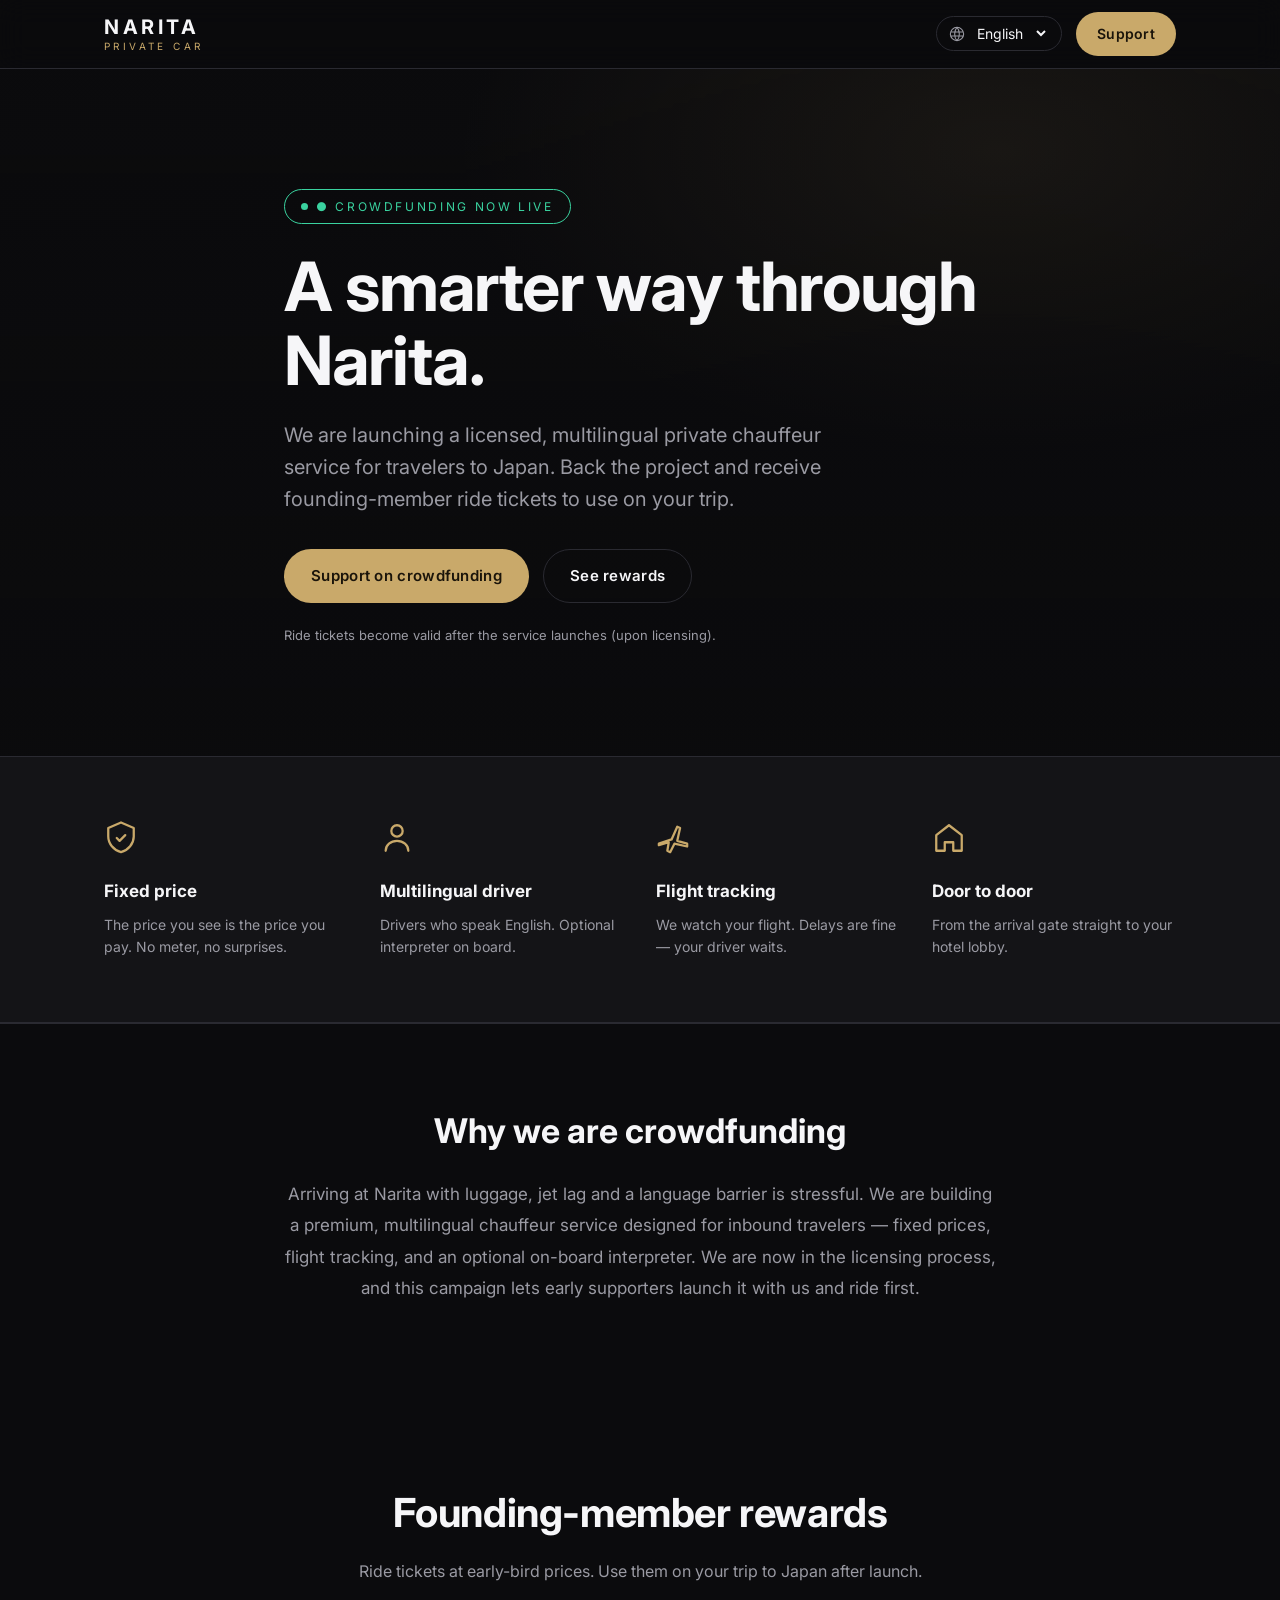
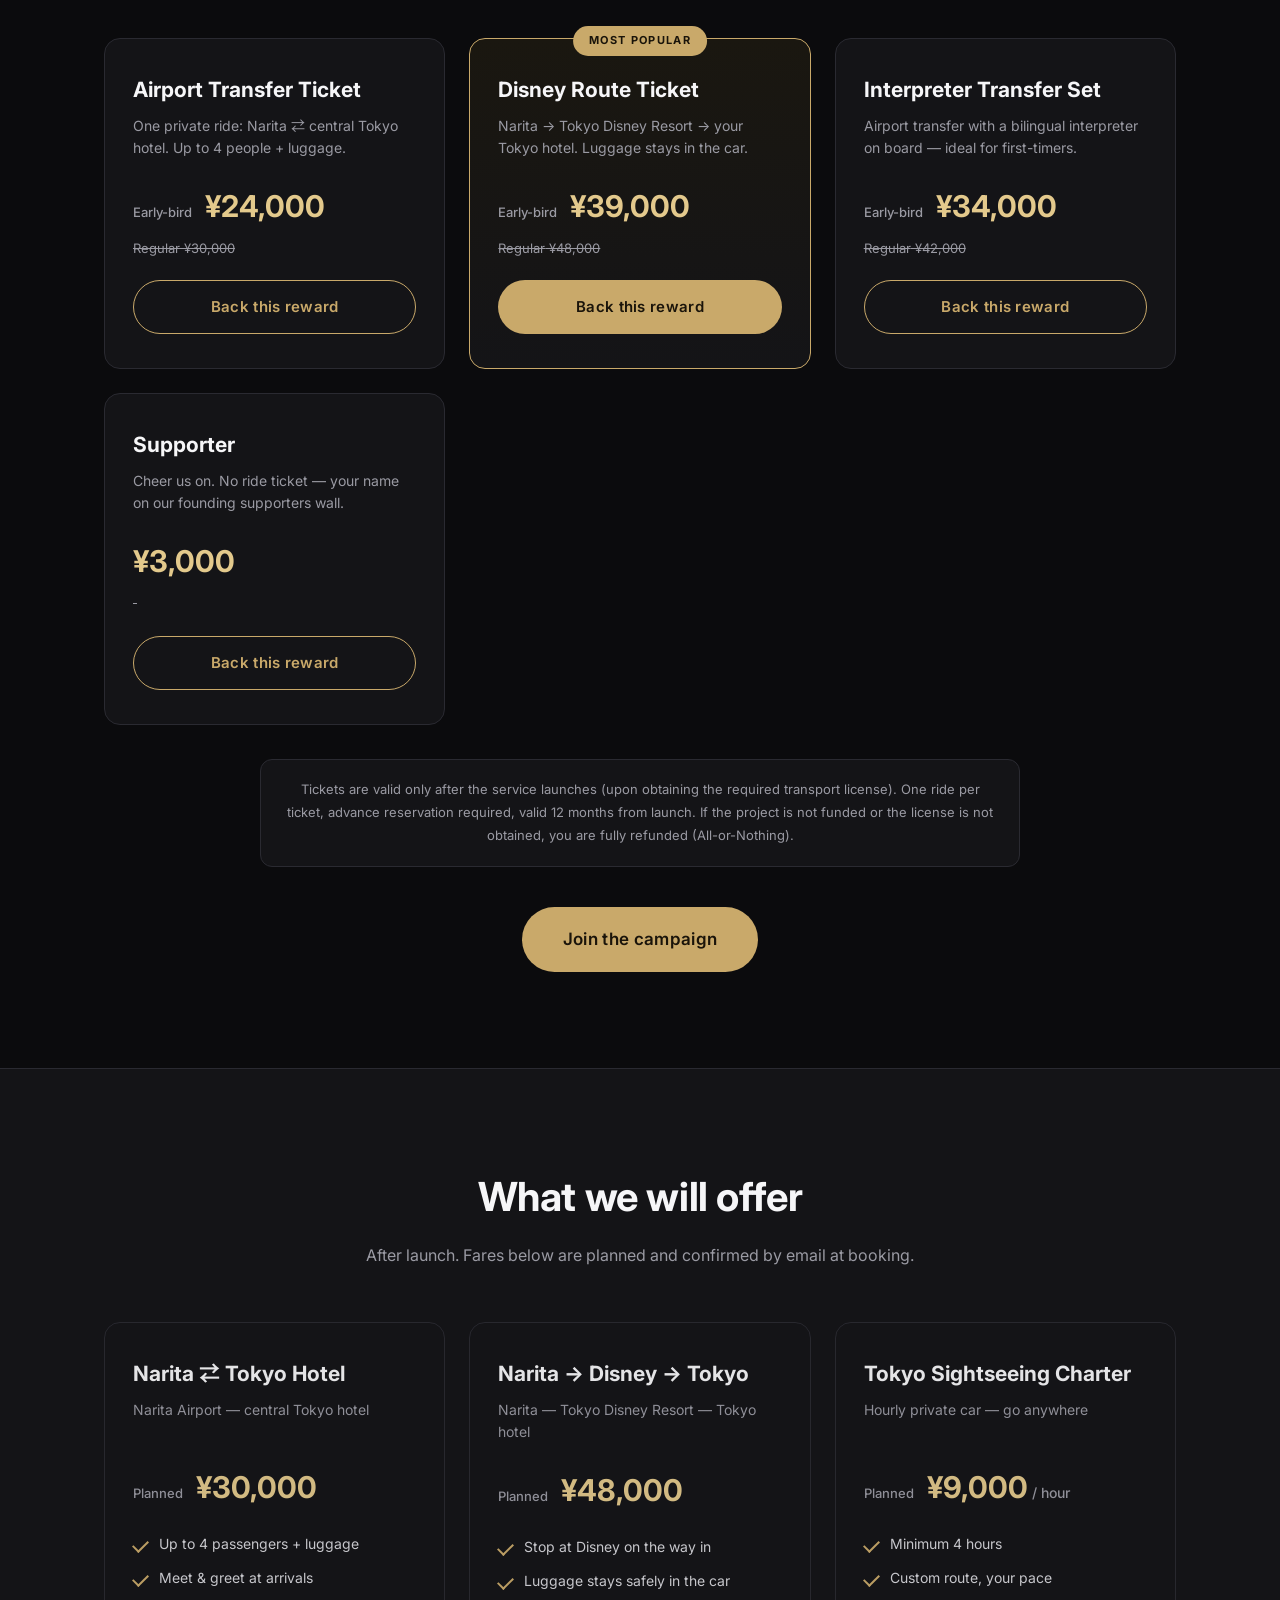
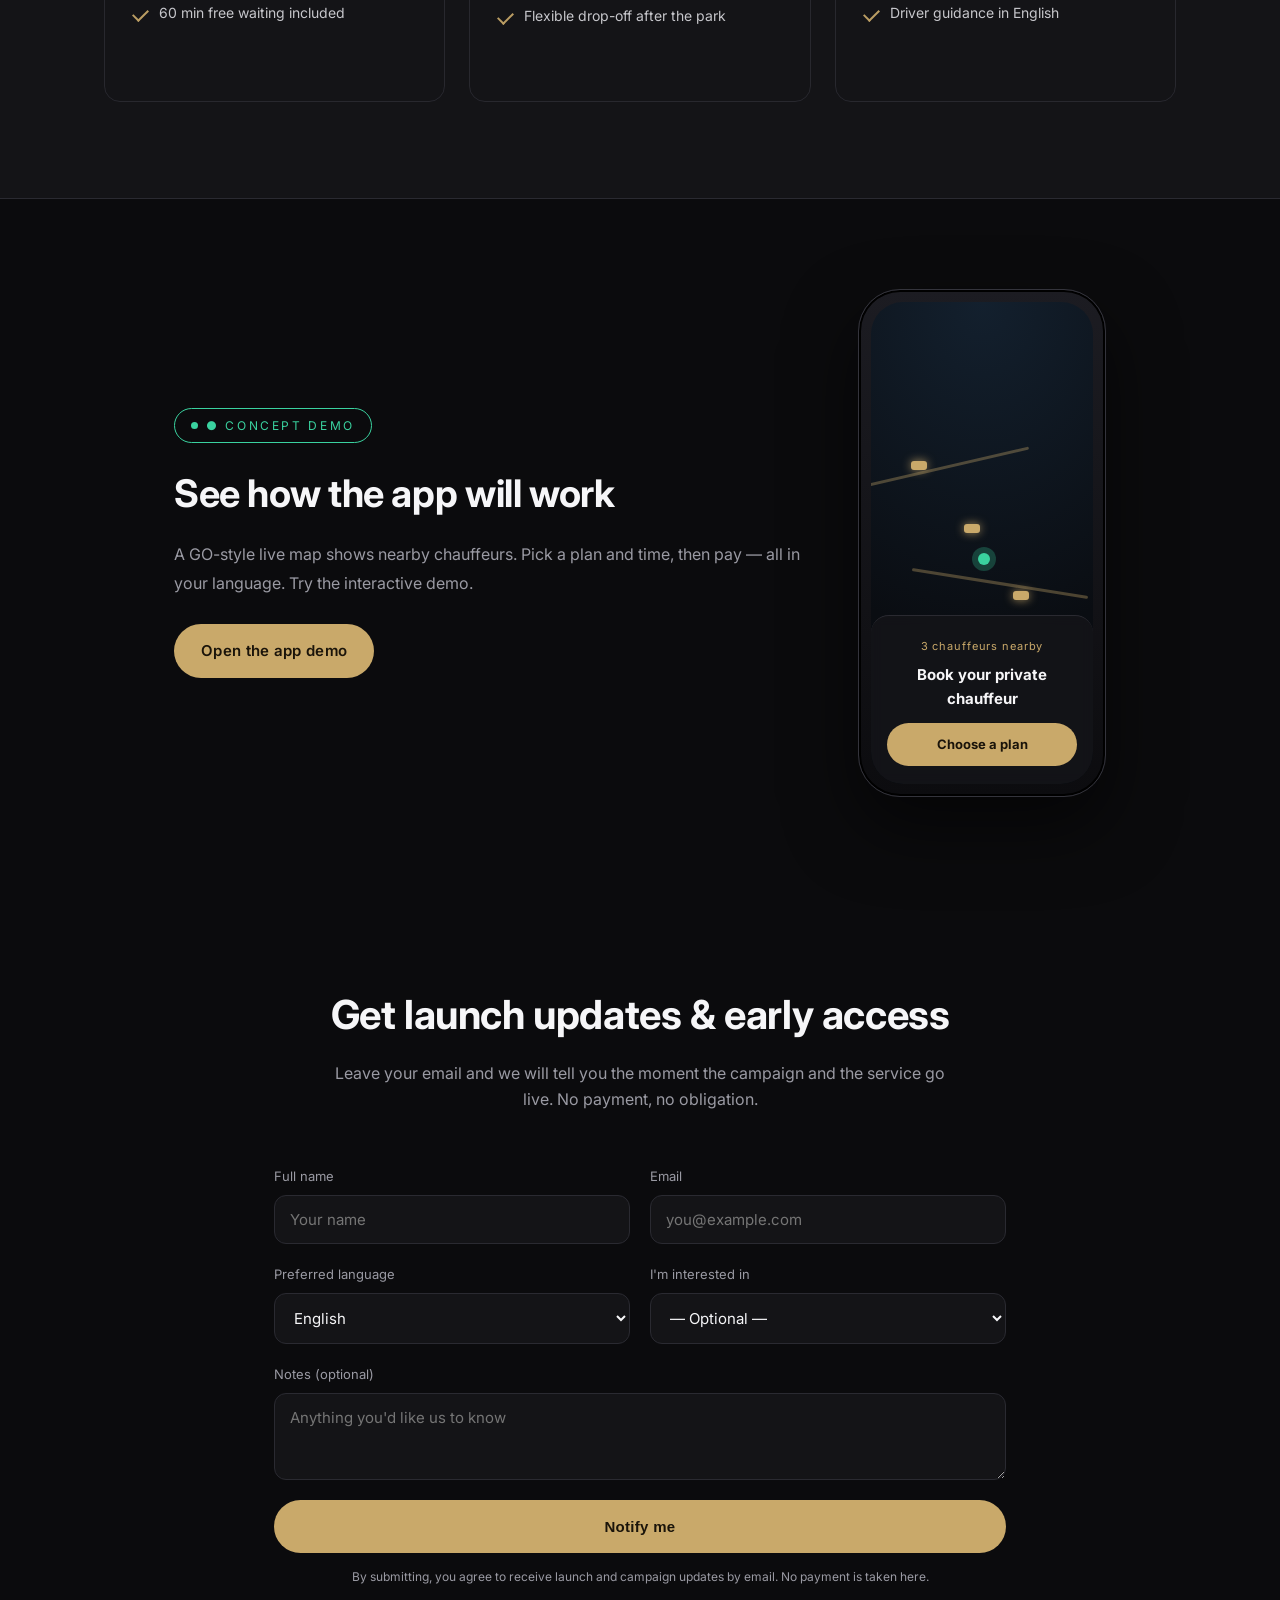
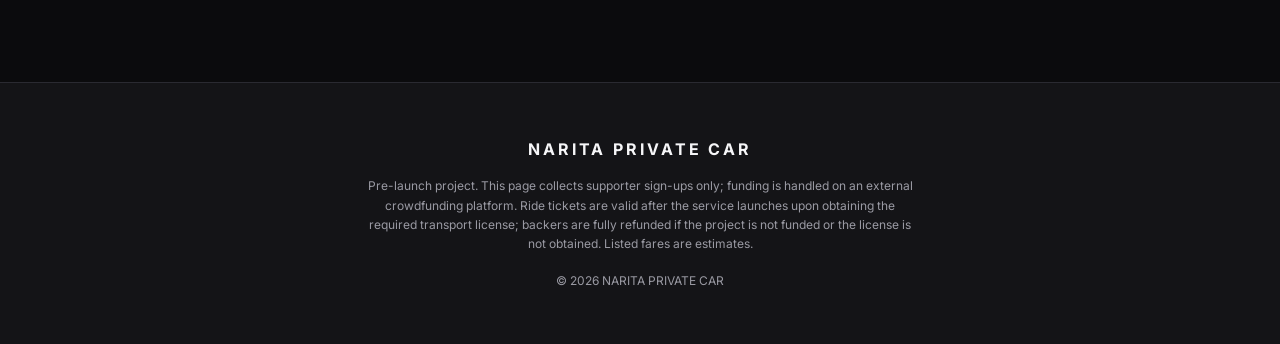
==== commit 6cc68174: "ヒーロー4枚スライドショー(ぼかし/モザイク・AI画像対応)＋iOS風インタラクティブ配車デモ(app.html)＋多言語(en/ja)＋アプリ体験セクション" ====
--- a/index.html
+++ b/index.html
@@ -37,7 +37,13 @@
 
 <!-- ===== ヒーロー ===== -->
 <section class="hero" id="top">
-  <div class="hero-bg" aria-hidden="true"></div>
+  <div class="hero-slides" aria-hidden="true">
+    <span class="hslide hs1"></span>
+    <span class="hslide hs2"></span>
+    <span class="hslide hs3"></span>
+    <span class="hslide hs4"></span>
+    <span class="hero-scrim"></span>
+  </div>
   <div class="wrap hero-inner">
     <span class="badge badge-live" data-i18n="hero.badge">● Crowdfunding now live</span>
     <h1 class="hero-title" data-i18n="hero.title">A smarter way through Narita.</h1>
@@ -177,6 +183,30 @@
   </div>
 </section>
 
+<!-- ===== アプリ体験ティーザー ===== -->
+<section class="appsec" id="app">
+  <div class="wrap app-inner">
+    <div class="app-copy">
+      <a href="app.html" class="badge badge-live" data-i18n="app.badge">● Concept demo</a>
+      <h2 data-i18n="app.title">See how the app will work</h2>
+      <p data-i18n="app.sub">A GO-style live map shows nearby chauffeurs. Pick a plan and time, then pay — all in your language. Try the interactive demo.</p>
+      <a href="app.html" class="btn btn-gold" data-i18n="app.cta">Open the app demo</a>
+    </div>
+    <a href="app.html" class="phone-mini" aria-label="Open app demo">
+      <div class="pm-screen">
+        <div class="pm-road"><i class="pm-r1"></i><i class="pm-r2"></i></div>
+        <span class="pm-car pm-c1"></span><span class="pm-car pm-c2"></span><span class="pm-car pm-c3"></span>
+        <span class="pm-me"></span>
+        <div class="pm-sheet">
+          <small data-i18n="app.near">3 chauffeurs nearby</small>
+          <b data-i18n="app.book">Book your private chauffeur</b>
+          <span class="pmbtn" data-i18n="app.cta2">Choose a plan</span>
+        </div>
+      </div>
+    </a>
+  </div>
+</section>
+
 <!-- ===== 事前登録（応援・先行案内） ===== -->
 <section class="book" id="register">
   <div class="wrap book-inner">
--- a/css/style.css
+++ b/css/style.css
@@ -234,3 +234,84 @@
 @media(max-width:620px){
   .story-inner p{font-size:15px}
 }
+
+/* ---------- ヒーロー スライドショー（4枚・4秒・ぼかしでブランド非該当） ---------- */
+.hero-slides{position:absolute;inset:0;z-index:0;overflow:hidden}
+.hslide{
+  position:absolute;inset:-10px;opacity:0;background-size:cover;background-position:center;
+  filter:blur(3px) saturate(1.15) brightness(.72);
+  animation:heroCycle 16s infinite;will-change:opacity;
+}
+/* モザイク（細かいタイルを重ねて画像を抽象化） */
+.hslide::after{
+  content:"";position:absolute;inset:0;
+  background-image:linear-gradient(rgba(255,255,255,.06) 1px,transparent 1px),
+                   linear-gradient(90deg,rgba(255,255,255,.06) 1px,transparent 1px);
+  background-size:13px 13px;mix-blend-mode:overlay;
+}
+/* 各シーン：AI画像(img/hero-N.jpg)があれば自動採用、無ければ下のCSSアートが出る */
+.hs1{background-image:url(img/hero-1.jpg),
+  radial-gradient(120% 80% at 50% 118%,rgba(70,100,150,.55),transparent 60%),
+  linear-gradient(180deg,#0a0e1a,#05070d);animation-delay:0s}
+.hs2{background-image:url(img/hero-2.jpg),
+  repeating-linear-gradient(90deg,rgba(201,169,106,.06) 0 2px,transparent 2px 10px),
+  linear-gradient(180deg,#0a1020,#0b0b0d);animation-delay:4s}
+.hs3{background-image:url(img/hero-3.jpg),
+  radial-gradient(75% 55% at 50% 42%,rgba(201,169,106,.30),transparent 62%),
+  linear-gradient(180deg,#15110a,#0b0b0d);animation-delay:8s}
+.hs4{background-image:url(img/hero-4.jpg),
+  linear-gradient(115deg,#050506 0%,#191920 44%,#2c2c34 50%,#121216 58%,#050506 100%);
+  animation-delay:12s}
+.hero-scrim{
+  position:absolute;inset:0;
+  background:linear-gradient(180deg,rgba(11,11,13,.50),rgba(11,11,13,.80)),
+             radial-gradient(900px 500px at 78% 12%,rgba(201,169,106,.16),transparent 60%);
+}
+@keyframes heroCycle{
+  0%{opacity:0}3%{opacity:1}22%{opacity:1}25%{opacity:0}100%{opacity:0}
+}
+@media(prefers-reduced-motion:reduce){
+  .hslide{animation:none}.hs1{opacity:1}
+}
+
+/* ---------- アプリ体験セクション（LP内のティーザー） ---------- */
+.appsec{background:var(--bg);border-top:1px solid var(--line);padding:90px 0}
+.app-inner{display:flex;align-items:center;gap:54px;max-width:980px;margin:0 auto;flex-wrap:wrap;justify-content:center}
+.app-copy{flex:1;min-width:280px}
+.app-copy h2{font-size:clamp(26px,3.6vw,38px);font-weight:700;letter-spacing:-.01em}
+.app-copy p{color:var(--muted);margin:16px 0 26px;font-size:16px;line-height:1.8}
+.app-copy .badge-live{margin-bottom:20px}
+.phone-mini{
+  width:248px;height:508px;border-radius:42px;flex:none;
+  background:linear-gradient(180deg,#1c1c22,#0c0c0f);
+  border:1px solid #34343c;padding:12px;
+  box-shadow:0 30px 70px rgba(0,0,0,.55),inset 0 0 0 2px #000;
+}
+.phone-mini .pm-screen{
+  position:relative;width:100%;height:100%;border-radius:32px;overflow:hidden;
+  background:radial-gradient(120% 70% at 50% 0%,#13202e,#0a0d12);
+}
+.pm-screen .pm-road{position:absolute;inset:0}
+.pm-screen .pm-road i{position:absolute;background:rgba(201,169,106,.35);height:3px;border-radius:3px}
+.pm-r1{top:34%;left:-6%;width:78%;transform:rotate(-13deg)}
+.pm-r2{top:58%;left:18%;width:80%;transform:rotate(9deg)}
+.pm-car{position:absolute;width:16px;height:9px;border-radius:3px;background:var(--gold);
+  box-shadow:0 0 10px rgba(201,169,106,.8)}
+.pm-c1{top:33%;left:18%;animation:pmDrift1 5s linear infinite}
+.pm-c2{top:60%;left:64%;animation:pmDrift2 6.5s linear infinite}
+.pm-c3{top:46%;left:42%;animation:pmDrift1 8s linear infinite reverse}
+@keyframes pmDrift1{from{transform:translate(0,0)}to{transform:translate(70px,-16px)}}
+@keyframes pmDrift2{from{transform:translate(0,0)}to{transform:translate(-66px,12px)}}
+.pm-me{position:absolute;top:52%;left:48%;width:12px;height:12px;border-radius:50%;
+  background:#3ad29f;box-shadow:0 0 0 6px rgba(58,210,159,.25)}
+.pm-sheet{position:absolute;left:0;right:0;bottom:0;background:rgba(20,20,24,.92);
+  backdrop-filter:blur(6px);border-top:1px solid var(--line);
+  border-radius:18px 18px 0 0;padding:16px 16px 18px;text-align:center}
+.pm-sheet small{color:var(--gold);font-size:11px;letter-spacing:.08em}
+.pm-sheet b{display:block;color:var(--text);font-size:15px;margin:6px 0 12px}
+.pm-sheet .pmbtn{background:var(--gold);color:#1a140a;font-weight:700;font-size:13px;
+  border-radius:999px;padding:11px;display:block}
+@media(max-width:760px){.app-inner{gap:34px}}
+
+/* ---------- バッジ（リンク用） ---------- */
+a.badge-live{text-decoration:none}
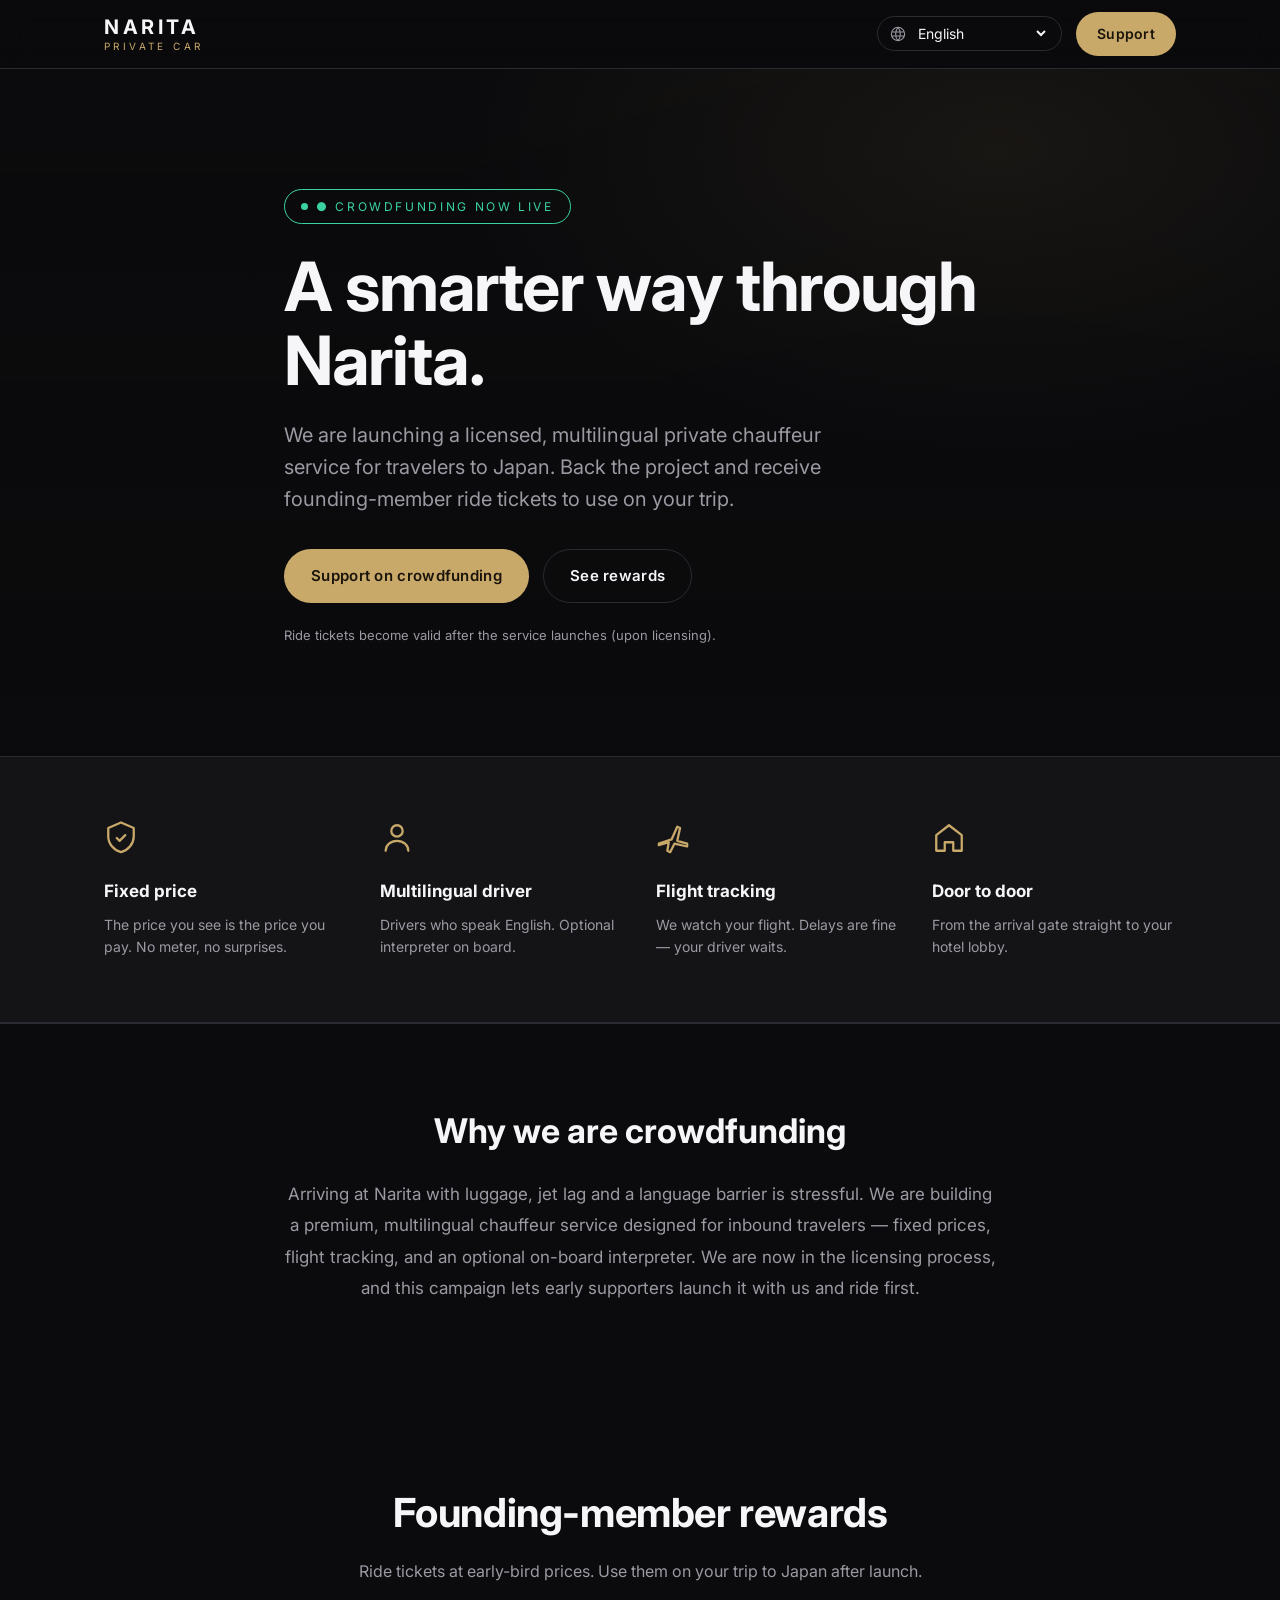
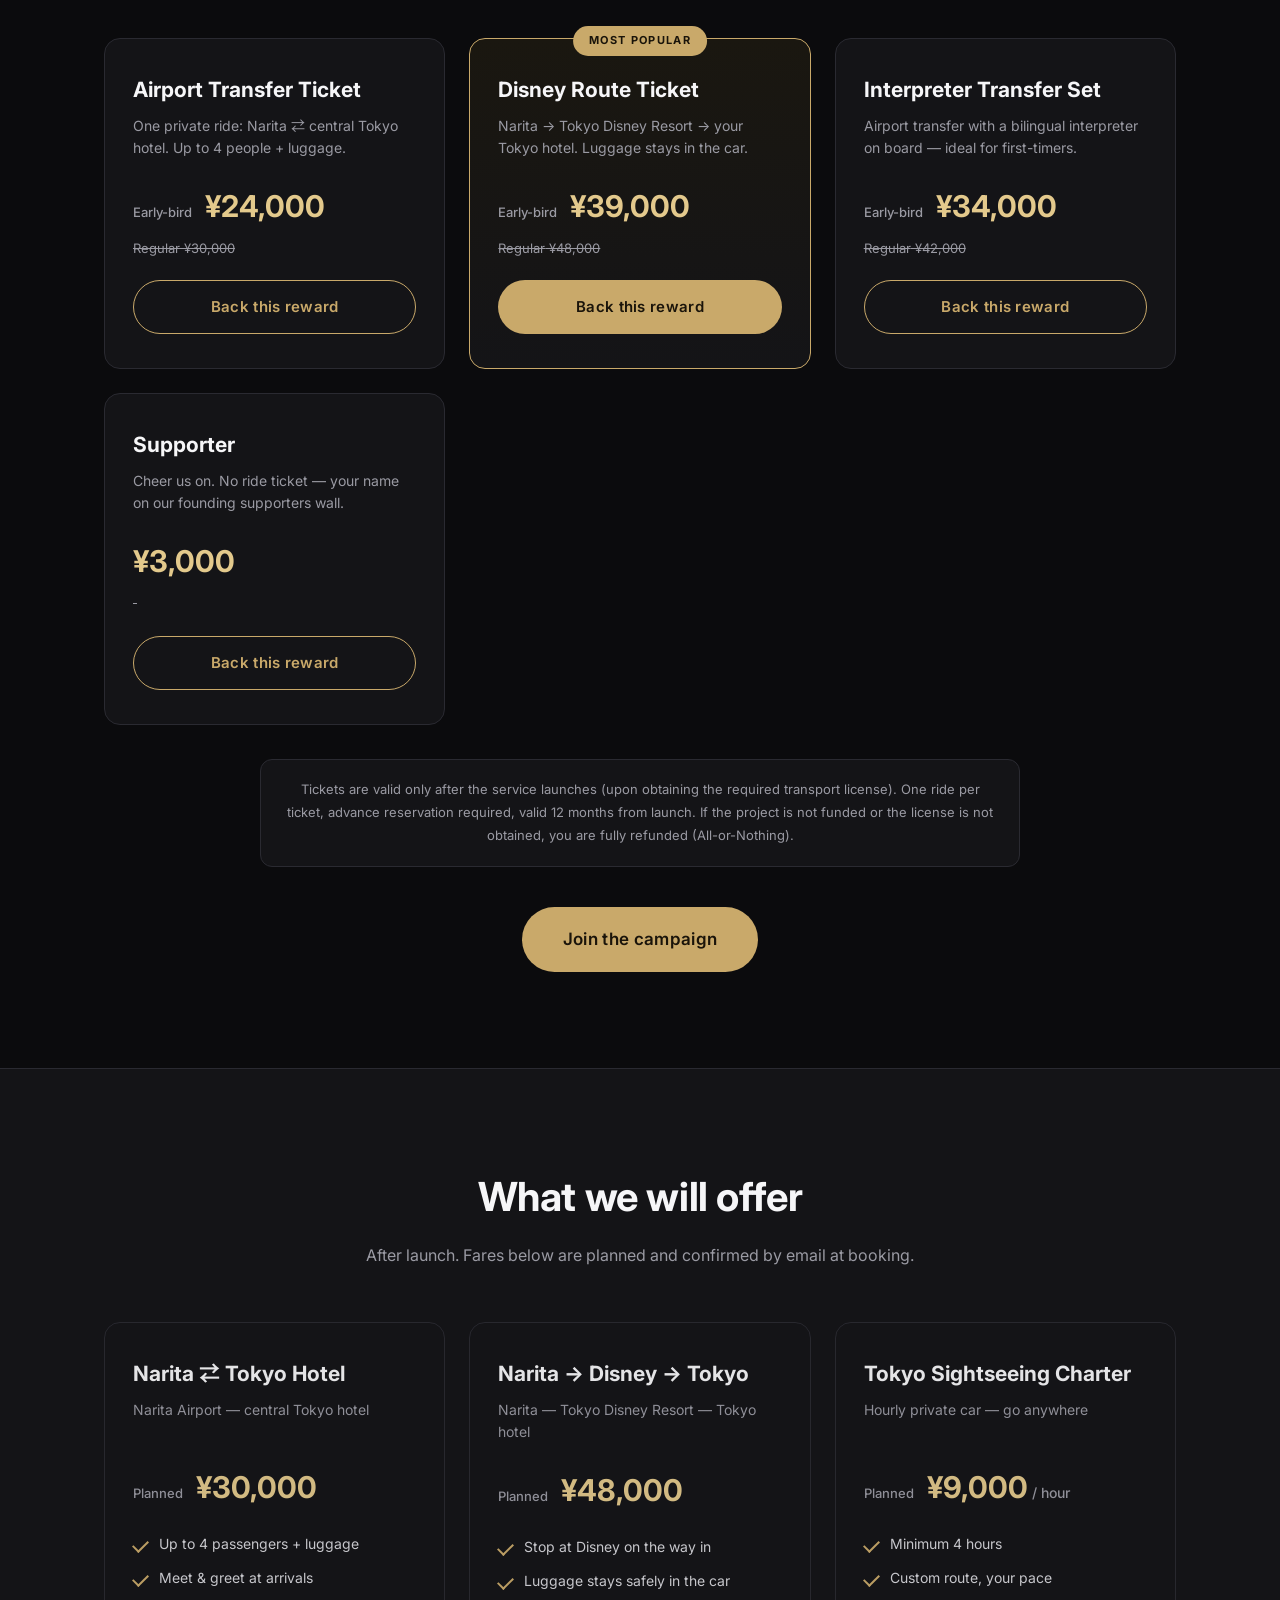
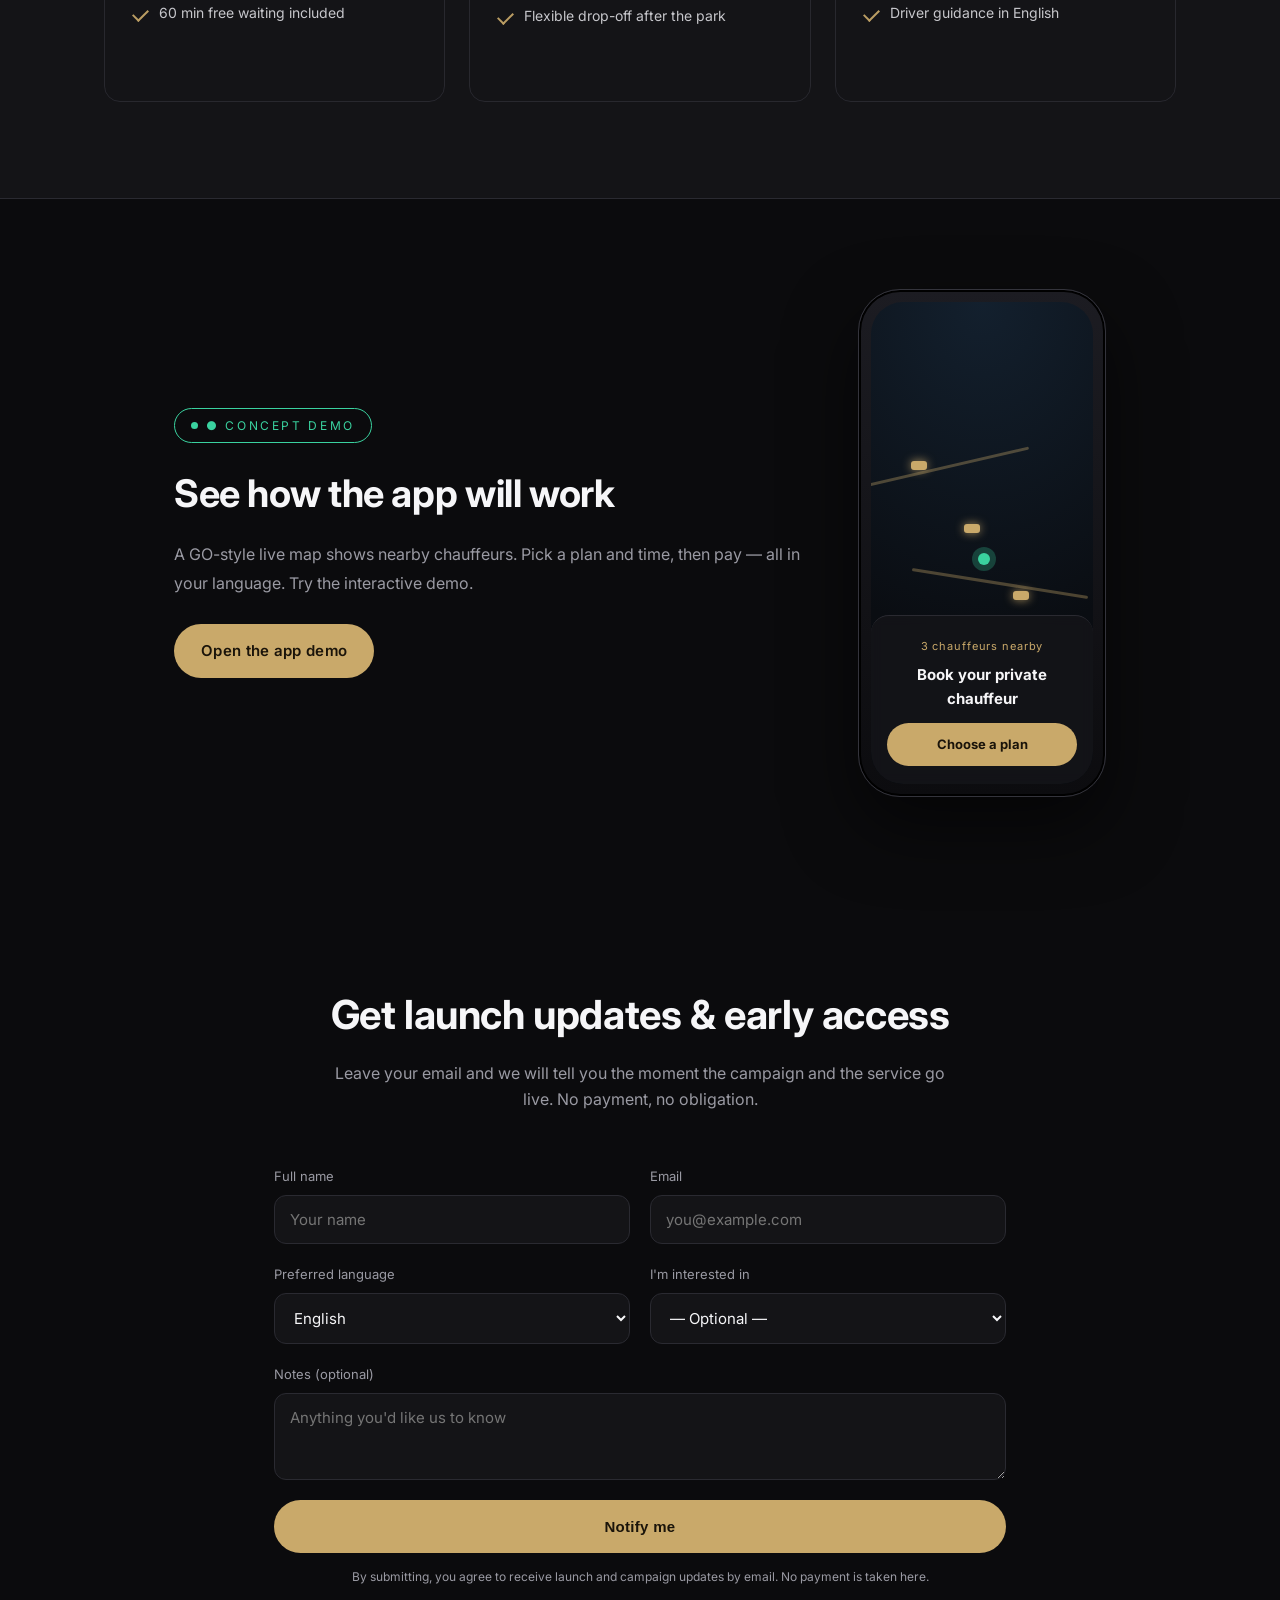
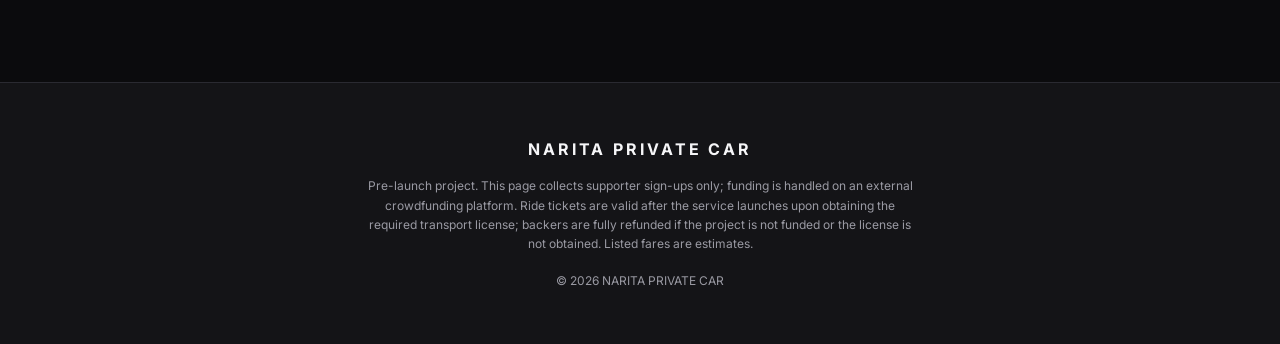
==== commit 823858b0: "多言語を15言語に拡張(タイ/越/尼/仏/独/西/伊/葡/露/アラビア追加・既存中英韓にapp/demo文言補完・全120キー完全一致)＋アラビア語RTL対応＋言語メニュー15言語化(index/ap" ====
--- a/index.html
+++ b/index.html
@@ -28,6 +28,16 @@
           <option value="zh-TW">繁體中文</option>
           <option value="ko">한국어</option>
           <option value="ja">日本語</option>
+          <option value="th">ไทย</option>
+          <option value="vi">Tiếng Việt</option>
+          <option value="id">Bahasa Indonesia</option>
+          <option value="fr">Français</option>
+          <option value="de">Deutsch</option>
+          <option value="es">Español</option>
+          <option value="it">Italiano</option>
+          <option value="pt">Português</option>
+          <option value="ru">Русский</option>
+          <option value="ar">العربية</option>
         </select>
       </div>
       <a href="#rewards" class="btn btn-gold btn-sm cf-link" data-i18n="nav.support">Support</a>
@@ -232,6 +242,16 @@
           <option value="繁體中文">繁體中文</option>
           <option value="한국어">한국어</option>
           <option value="日本語">日本語</option>
+          <option value="ไทย">ไทย</option>
+          <option value="Tiếng Việt">Tiếng Việt</option>
+          <option value="Bahasa Indonesia">Bahasa Indonesia</option>
+          <option value="Français">Français</option>
+          <option value="Deutsch">Deutsch</option>
+          <option value="Español">Español</option>
+          <option value="Italiano">Italiano</option>
+          <option value="Português">Português</option>
+          <option value="Русский">Русский</option>
+          <option value="العربية">العربية</option>
         </select>
       </div>
       <div class="field">
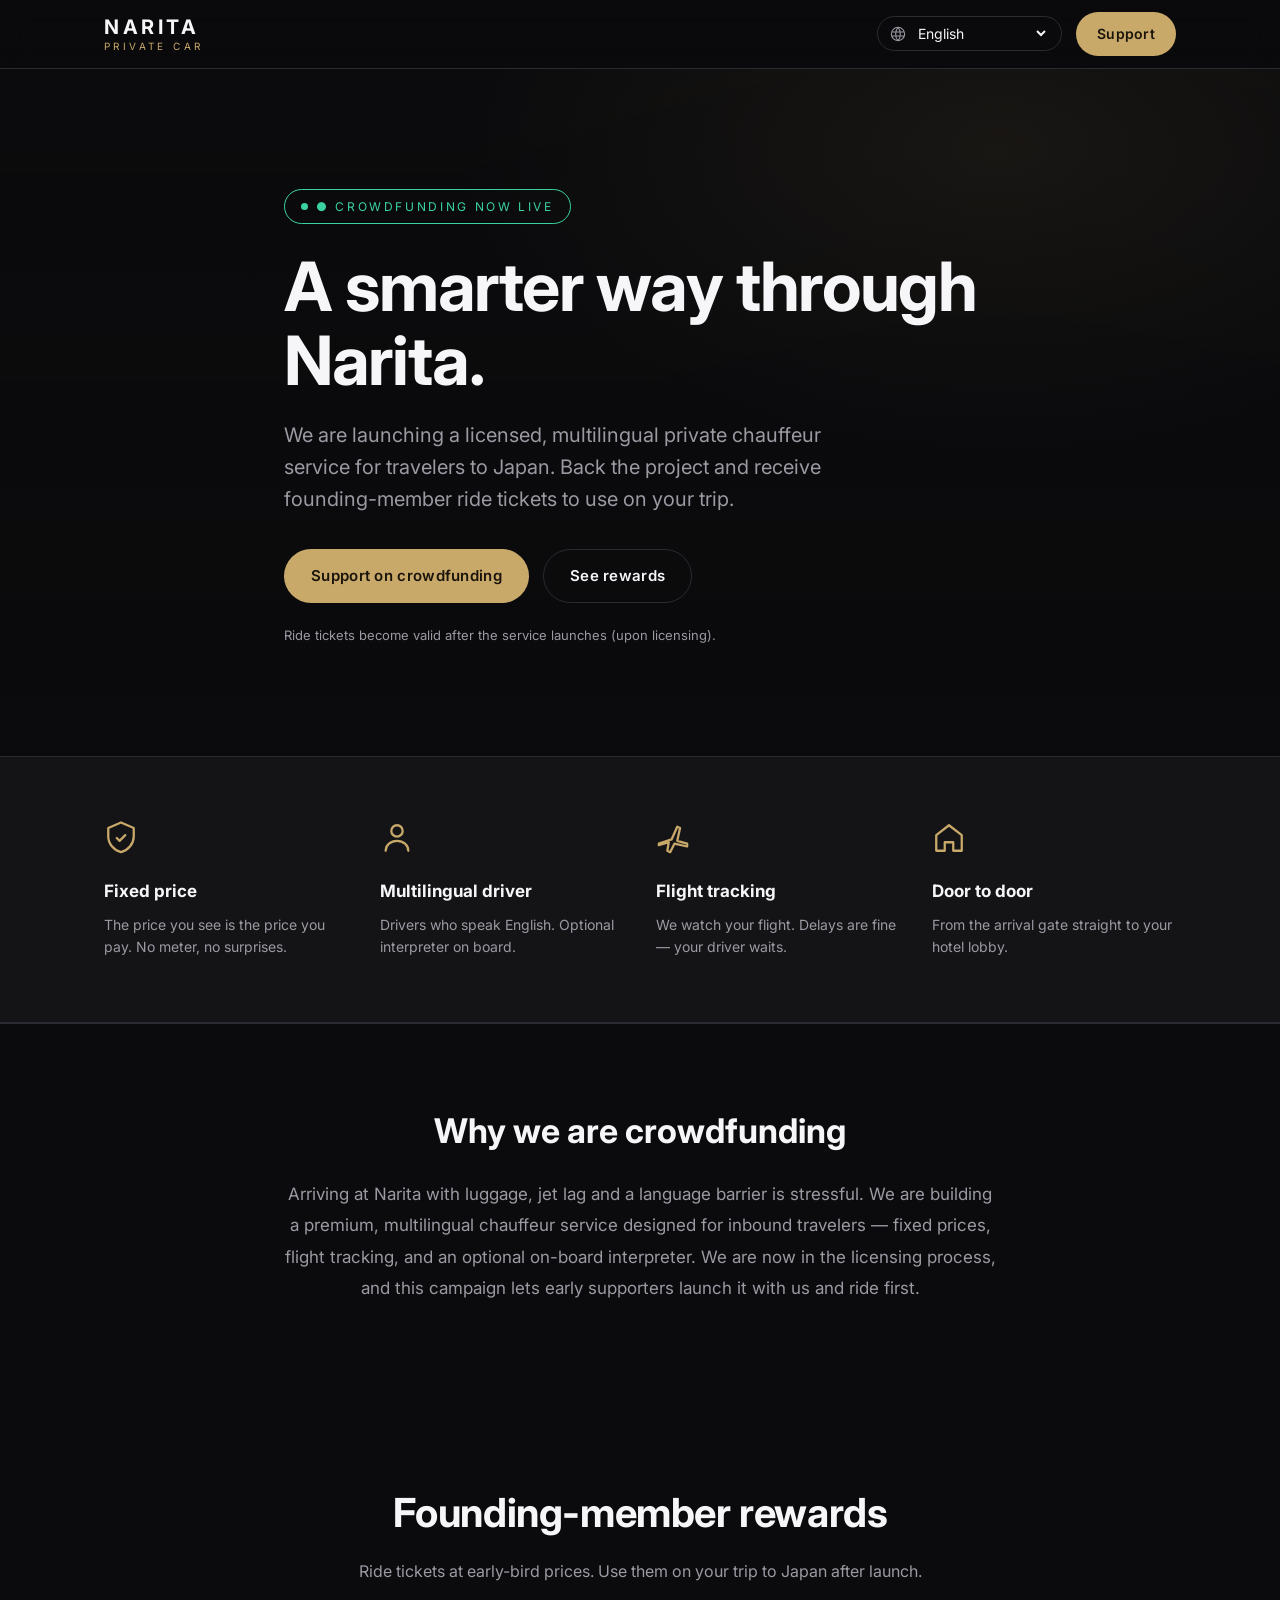
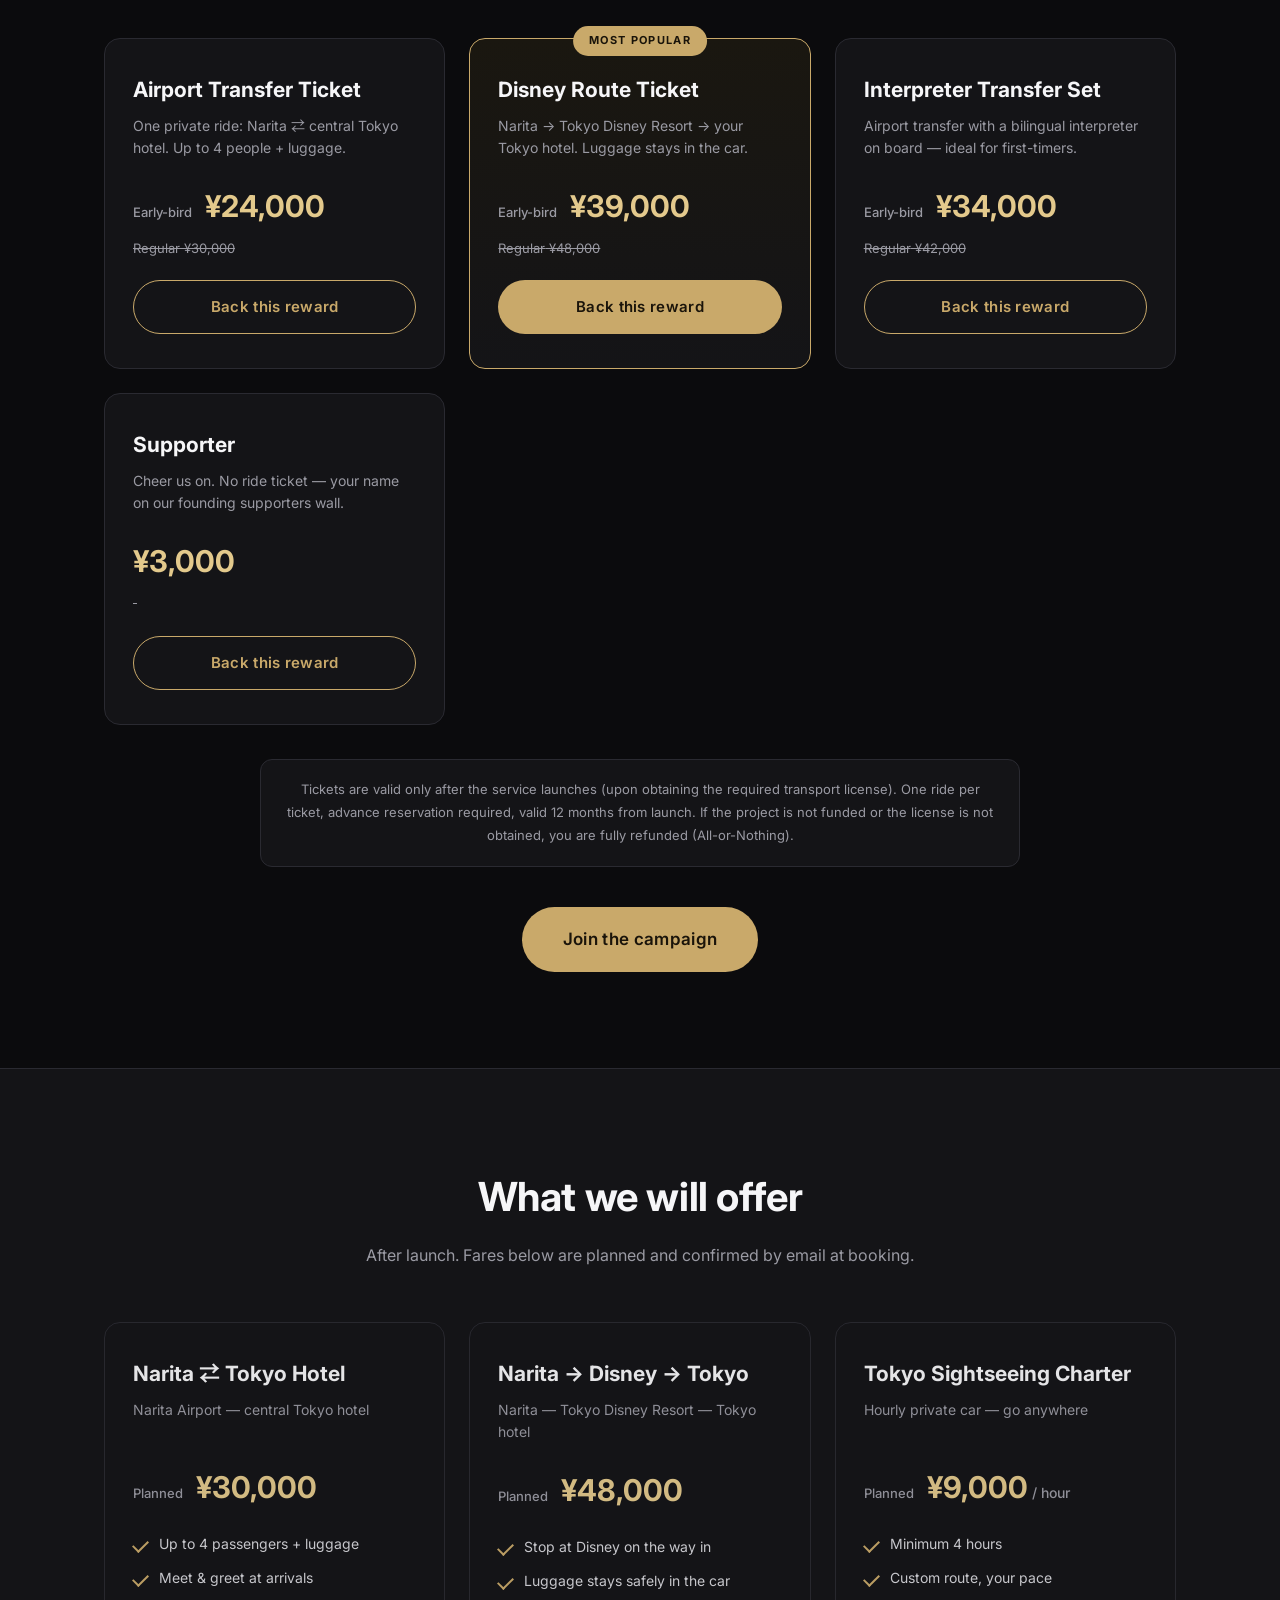
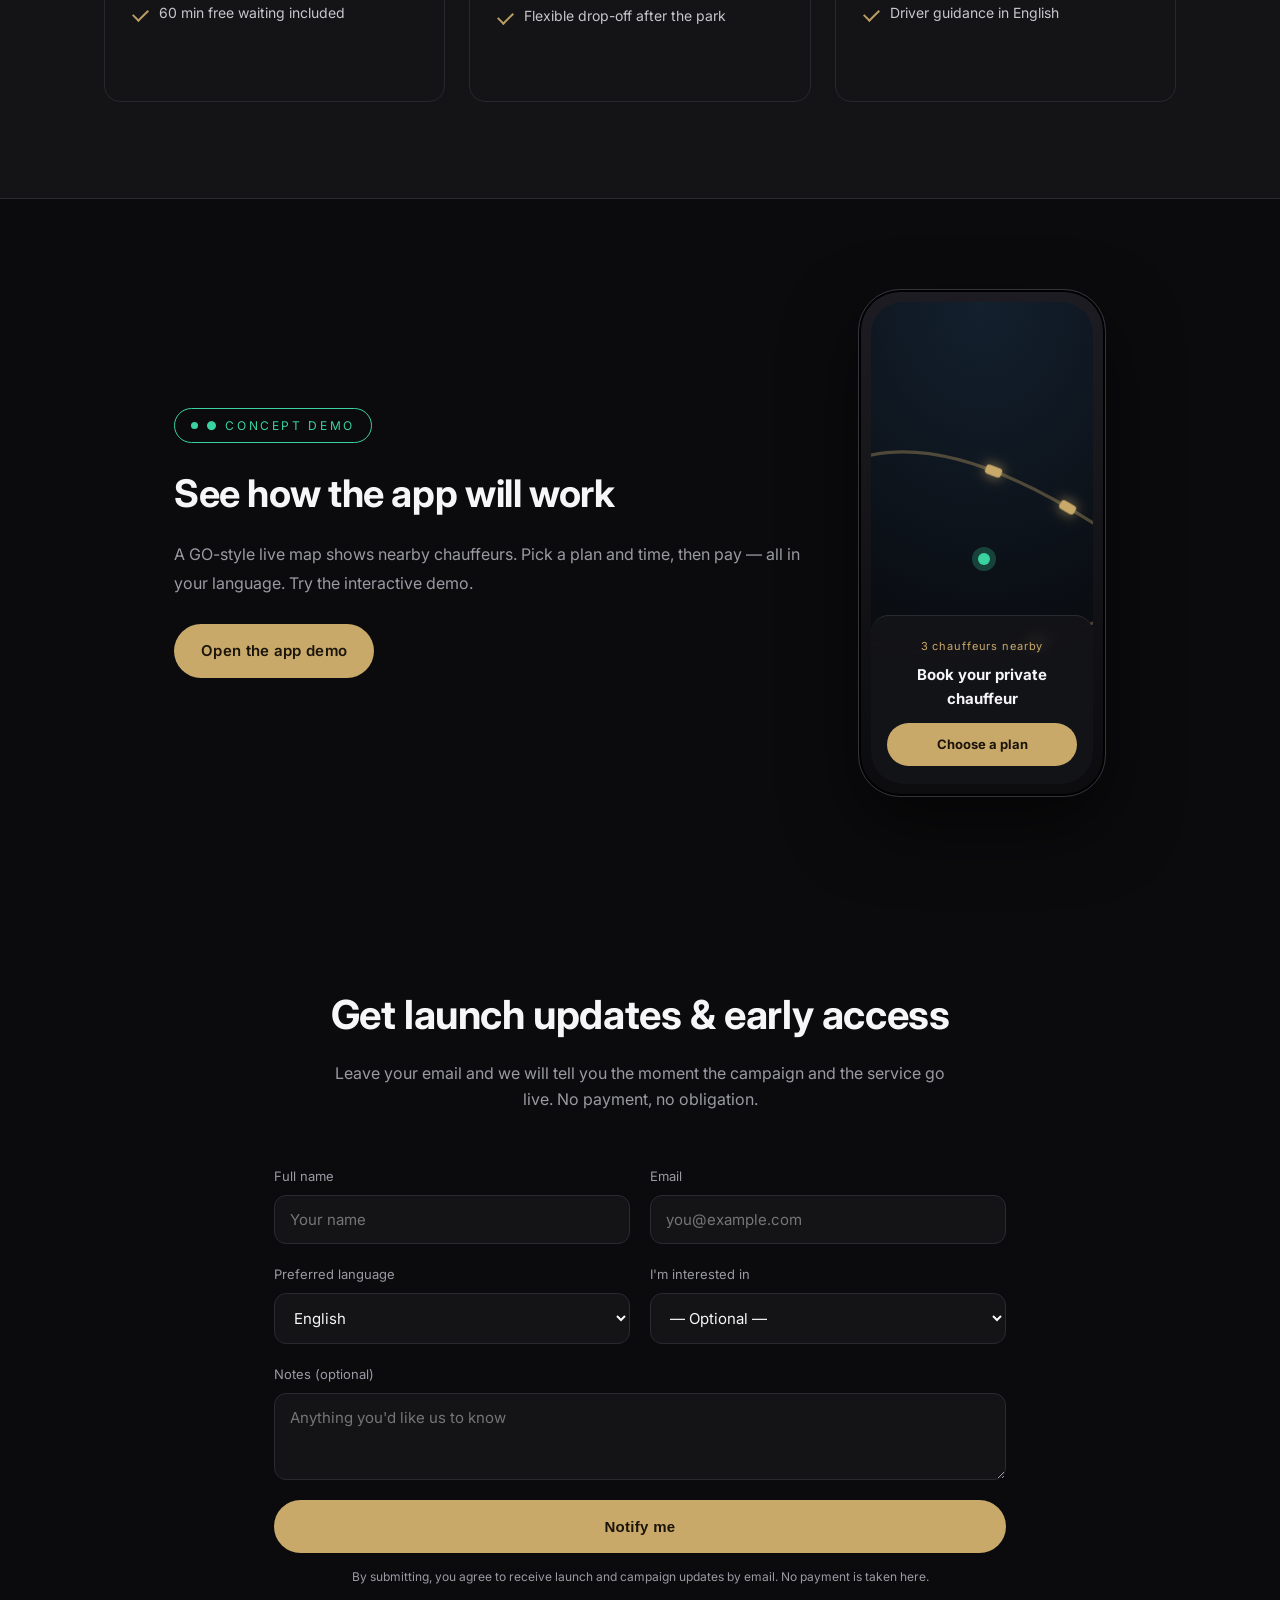
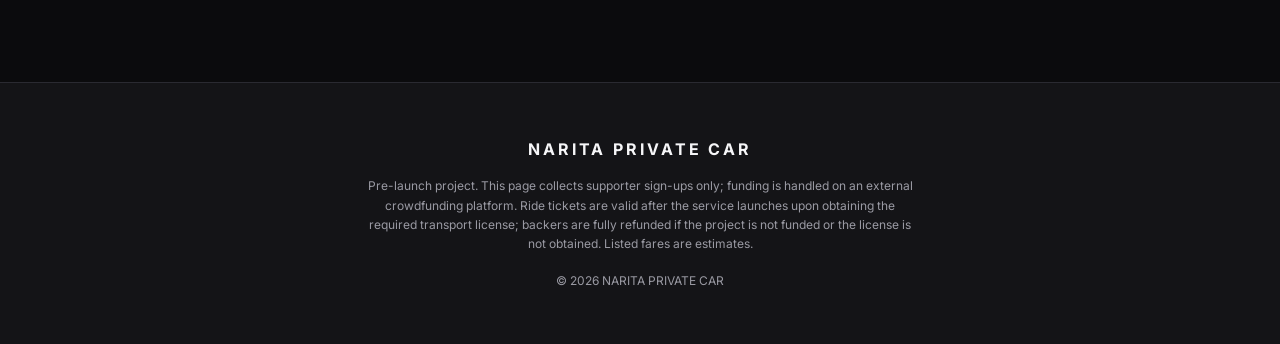
==== commit 56e2e0c5: "LP「アプリ体験」ミニ画面：車が道からズレる問題を修正（SVG+animateMotion化） 【原因】 - pm-r1/pm-r2 は div を回転させた直線（CSS） - pm-c1/pm-c2" ====
--- a/index.html
+++ b/index.html
@@ -204,8 +204,31 @@
     </div>
     <a href="app.html" class="phone-mini" aria-label="Open app demo">
       <div class="pm-screen">
-        <div class="pm-road"><i class="pm-r1"></i><i class="pm-r2"></i></div>
-        <span class="pm-car pm-c1"></span><span class="pm-car pm-c2"></span><span class="pm-car pm-c3"></span>
+        <svg class="pm-svg" viewBox="0 0 220 460" preserveAspectRatio="xMidYMid slice" aria-hidden="true">
+          <defs>
+            <path id="pmRoad1" d="M-10 150 Q 80 120 230 220"/>
+            <path id="pmRoad2" d="M-10 320 Q 100 360 230 300"/>
+          </defs>
+          <g fill="none" stroke="rgba(201,169,106,.35)" stroke-width="3" stroke-linecap="round">
+            <use href="#pmRoad1"/>
+            <use href="#pmRoad2"/>
+          </g>
+          <rect class="pm-car-svg" x="-8" y="-4.5" width="16" height="9" rx="3">
+            <animateMotion dur="5s" repeatCount="indefinite" rotate="auto">
+              <mpath href="#pmRoad1"/>
+            </animateMotion>
+          </rect>
+          <rect class="pm-car-svg" x="-8" y="-4.5" width="16" height="9" rx="3">
+            <animateMotion dur="6.5s" repeatCount="indefinite" rotate="auto" begin="-2s">
+              <mpath href="#pmRoad2"/>
+            </animateMotion>
+          </rect>
+          <rect class="pm-car-svg" x="-8" y="-4.5" width="16" height="9" rx="3">
+            <animateMotion dur="8s" repeatCount="indefinite" rotate="auto" begin="-4s">
+              <mpath href="#pmRoad1"/>
+            </animateMotion>
+          </rect>
+        </svg>
         <span class="pm-me"></span>
         <div class="pm-sheet">
           <small data-i18n="app.near">3 chauffeurs nearby</small>
--- a/css/style.css
+++ b/css/style.css
@@ -250,16 +250,16 @@
   background-size:13px 13px;mix-blend-mode:overlay;
 }
 /* 各シーン：AI画像(img/hero-N.jpg)があれば自動採用、無ければ下のCSSアートが出る */
-.hs1{background-image:url(img/hero-1.jpg),
+.hs1{background-image:url(../img/hero-1.jpg),
   radial-gradient(120% 80% at 50% 118%,rgba(70,100,150,.55),transparent 60%),
   linear-gradient(180deg,#0a0e1a,#05070d);animation-delay:0s}
-.hs2{background-image:url(img/hero-2.jpg),
+.hs2{background-image:url(../img/hero-2.jpg),
   repeating-linear-gradient(90deg,rgba(201,169,106,.06) 0 2px,transparent 2px 10px),
   linear-gradient(180deg,#0a1020,#0b0b0d);animation-delay:4s}
-.hs3{background-image:url(img/hero-3.jpg),
+.hs3{background-image:url(../img/hero-3.jpg),
   radial-gradient(75% 55% at 50% 42%,rgba(201,169,106,.30),transparent 62%),
   linear-gradient(180deg,#15110a,#0b0b0d);animation-delay:8s}
-.hs4{background-image:url(img/hero-4.jpg),
+.hs4{background-image:url(../img/hero-4.jpg),
   linear-gradient(115deg,#050506 0%,#191920 44%,#2c2c34 50%,#121216 58%,#050506 100%);
   animation-delay:12s}
 .hero-scrim{
@@ -291,17 +291,8 @@
   position:relative;width:100%;height:100%;border-radius:32px;overflow:hidden;
   background:radial-gradient(120% 70% at 50% 0%,#13202e,#0a0d12);
 }
-.pm-screen .pm-road{position:absolute;inset:0}
-.pm-screen .pm-road i{position:absolute;background:rgba(201,169,106,.35);height:3px;border-radius:3px}
-.pm-r1{top:34%;left:-6%;width:78%;transform:rotate(-13deg)}
-.pm-r2{top:58%;left:18%;width:80%;transform:rotate(9deg)}
-.pm-car{position:absolute;width:16px;height:9px;border-radius:3px;background:var(--gold);
-  box-shadow:0 0 10px rgba(201,169,106,.8)}
-.pm-c1{top:33%;left:18%;animation:pmDrift1 5s linear infinite}
-.pm-c2{top:60%;left:64%;animation:pmDrift2 6.5s linear infinite}
-.pm-c3{top:46%;left:42%;animation:pmDrift1 8s linear infinite reverse}
-@keyframes pmDrift1{from{transform:translate(0,0)}to{transform:translate(70px,-16px)}}
-@keyframes pmDrift2{from{transform:translate(0,0)}to{transform:translate(-66px,12px)}}
+.pm-svg{position:absolute;inset:0;width:100%;height:100%}
+.pm-car-svg{fill:var(--gold);filter:drop-shadow(0 0 6px rgba(201,169,106,.8))}
 .pm-me{position:absolute;top:52%;left:48%;width:12px;height:12px;border-radius:50%;
   background:#3ad29f;box-shadow:0 0 0 6px rgba(58,210,159,.25)}
 .pm-sheet{position:absolute;left:0;right:0;bottom:0;background:rgba(20,20,24,.92);
